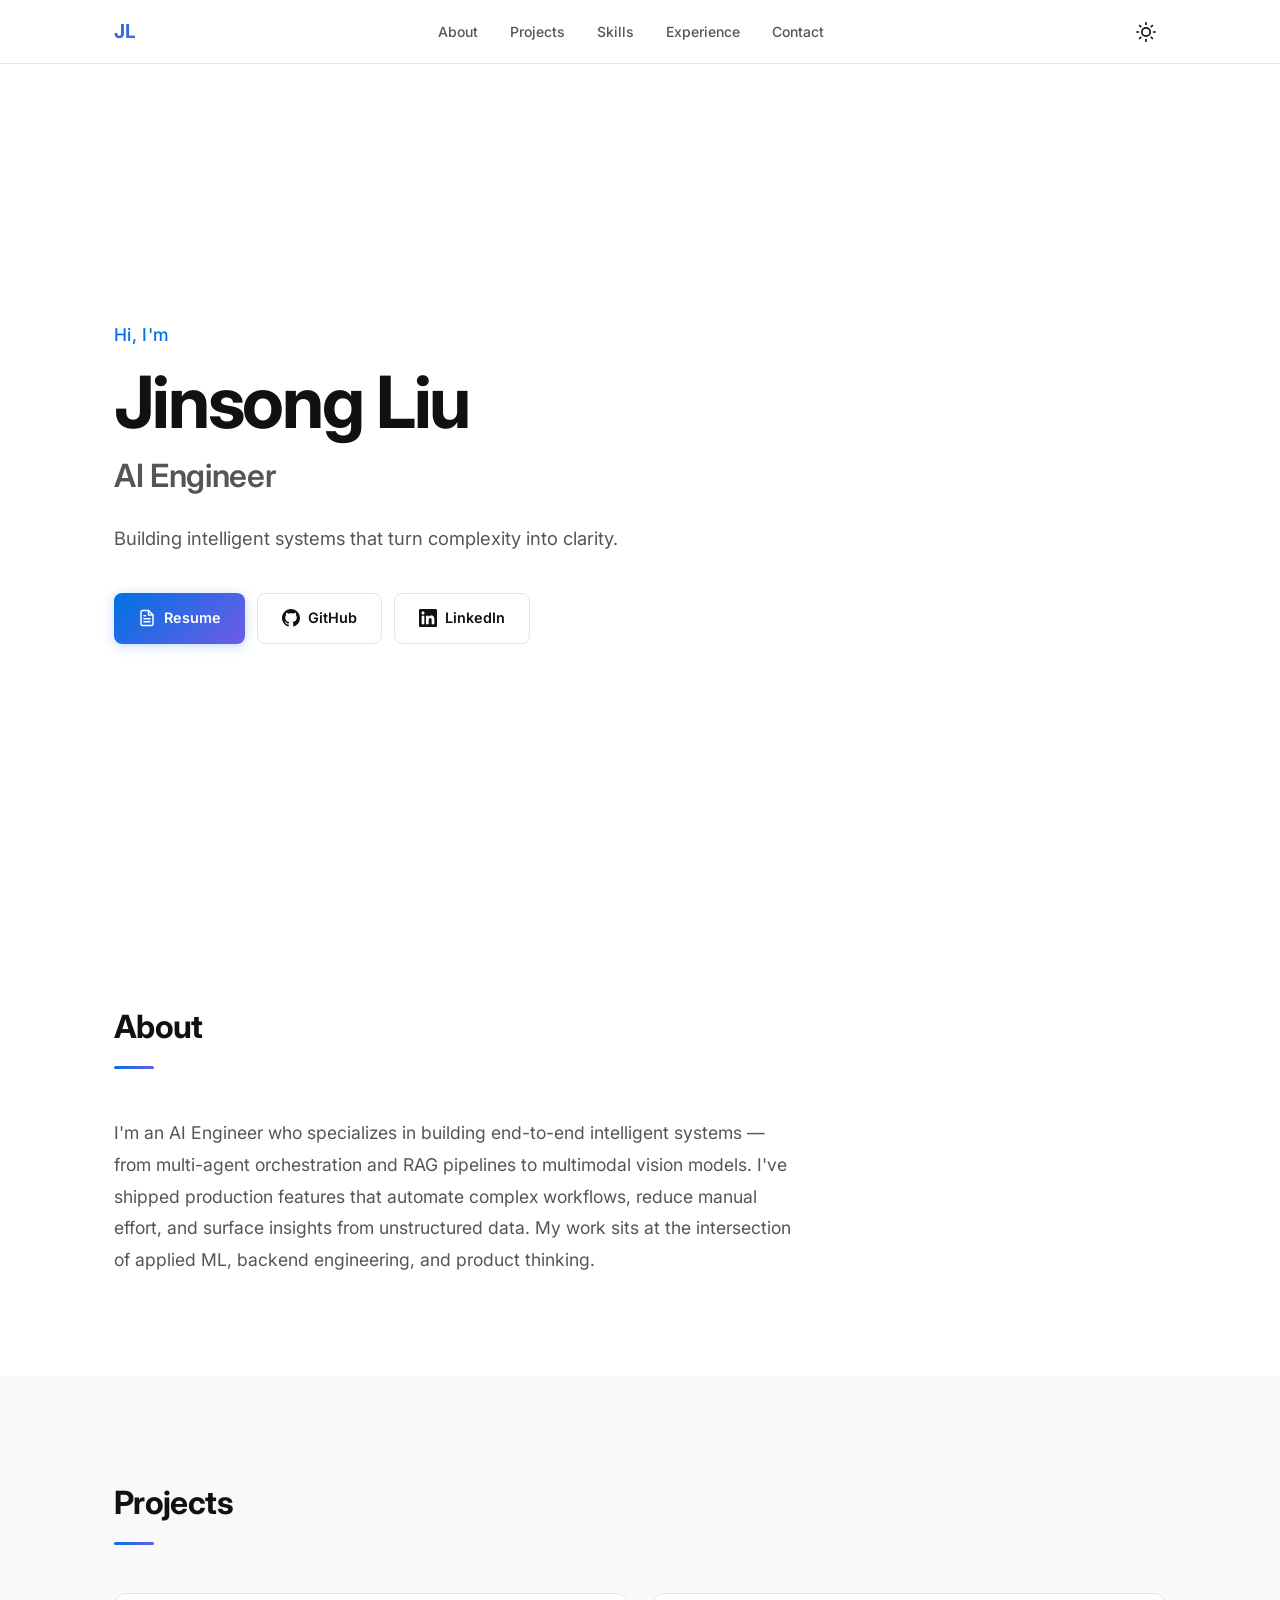
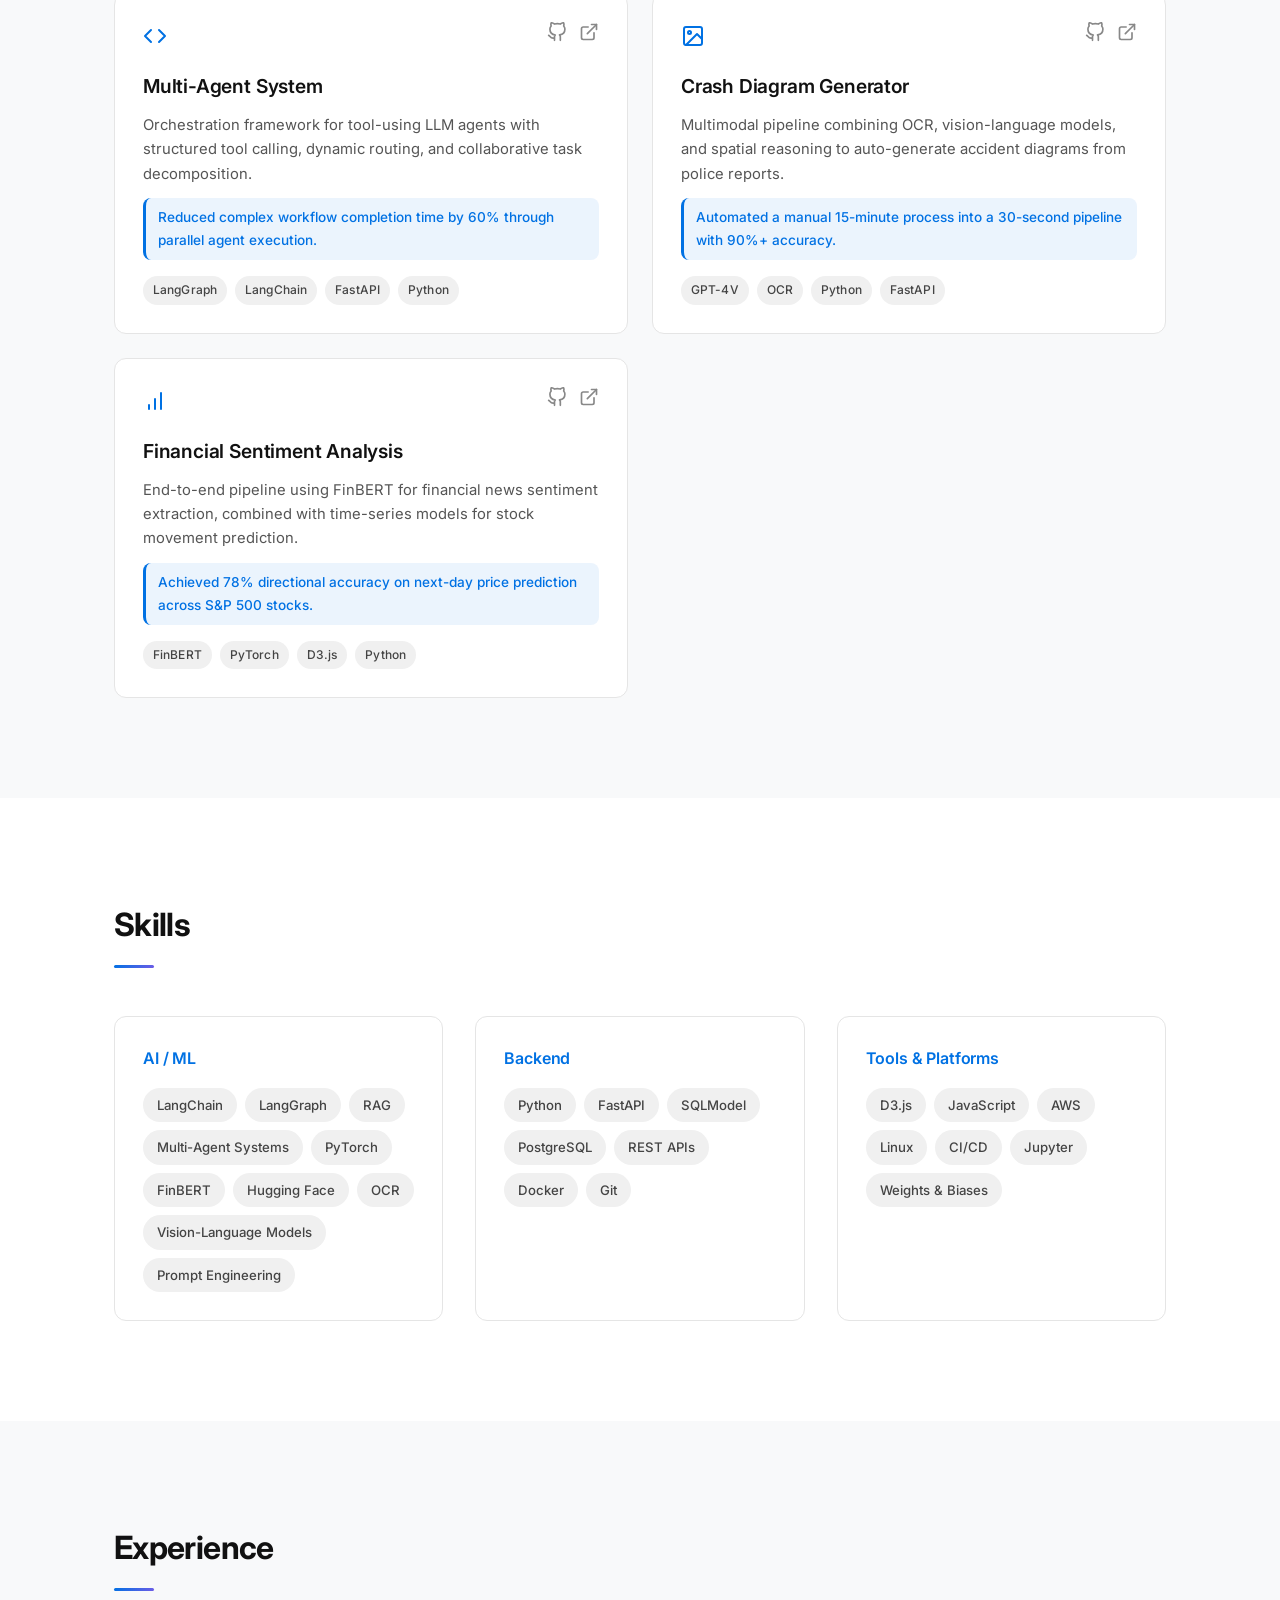
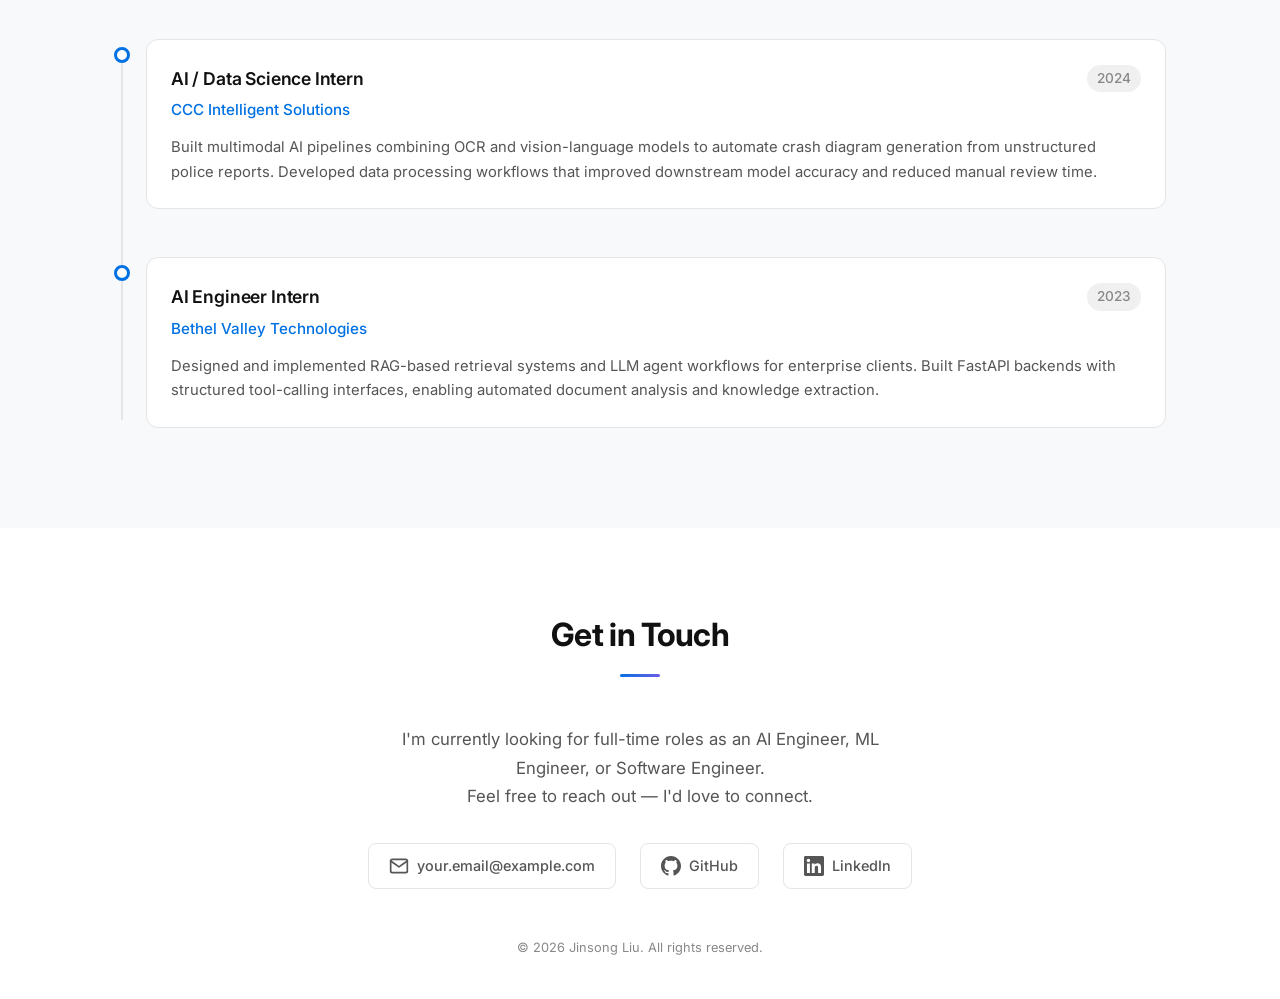
==== index.html @ 0d326fd7 "Initial commit: portfolio website" ====
<!DOCTYPE html>
<html lang="en" data-theme="light">
<head>
  <meta charset="UTF-8">
  <meta name="viewport" content="width=device-width, initial-scale=1.0">
  <meta name="description" content="Jinsong Liu — AI Engineer building intelligent systems with LLM agents, RAG pipelines, and multimodal AI.">
  <title>Jinsong Liu — AI Engineer</title>
  <link rel="preconnect" href="https://fonts.googleapis.com">
  <link rel="preconnect" href="https://fonts.gstatic.com" crossorigin>
  <link href="https://fonts.googleapis.com/css2?family=Inter:wght@400;500;600;700&display=swap" rel="stylesheet">
  <link rel="stylesheet" href="style.css">
</head>
<body>

  <!-- ===== Navigation ===== -->
  <nav class="nav" id="nav">
    <div class="nav-inner container">
      <a href="#hero" class="nav-logo">JL</a>

      <ul class="nav-links" id="navLinks">
        <li><a href="#about" class="nav-link">About</a></li>
        <li><a href="#projects" class="nav-link">Projects</a></li>
        <li><a href="#skills" class="nav-link">Skills</a></li>
        <li><a href="#experience" class="nav-link">Experience</a></li>
        <li><a href="#contact" class="nav-link">Contact</a></li>
      </ul>

      <div class="nav-actions">
        <button class="theme-toggle" id="themeToggle" aria-label="Toggle dark mode">
          <svg class="icon-sun" xmlns="http://www.w3.org/2000/svg" width="20" height="20" viewBox="0 0 24 24" fill="none" stroke="currentColor" stroke-width="2" stroke-linecap="round" stroke-linejoin="round">
            <circle cx="12" cy="12" r="5"></circle>
            <line x1="12" y1="1" x2="12" y2="3"></line>
            <line x1="12" y1="21" x2="12" y2="23"></line>
            <line x1="4.22" y1="4.22" x2="5.64" y2="5.64"></line>
            <line x1="18.36" y1="18.36" x2="19.78" y2="19.78"></line>
            <line x1="1" y1="12" x2="3" y2="12"></line>
            <line x1="21" y1="12" x2="23" y2="12"></line>
            <line x1="4.22" y1="19.78" x2="5.64" y2="18.36"></line>
            <line x1="18.36" y1="5.64" x2="19.78" y2="4.22"></line>
          </svg>
          <svg class="icon-moon" xmlns="http://www.w3.org/2000/svg" width="20" height="20" viewBox="0 0 24 24" fill="none" stroke="currentColor" stroke-width="2" stroke-linecap="round" stroke-linejoin="round">
            <path d="M21 12.79A9 9 0 1 1 11.21 3 7 7 0 0 0 21 12.79z"></path>
          </svg>
        </button>

        <button class="nav-hamburger" id="navHamburger" aria-label="Toggle menu">
          <span></span>
          <span></span>
          <span></span>
        </button>
      </div>
    </div>
  </nav>

  <!-- ===== Hero Section ===== -->
  <section class="hero" id="hero">
    <div class="container hero-content">
      <p class="hero-greeting animate-on-scroll">Hi, I'm</p>
      <h1 class="hero-name animate-on-scroll">Jinsong Liu</h1>
      <h2 class="hero-title animate-on-scroll">AI Engineer</h2>
      <p class="hero-tagline animate-on-scroll">Building intelligent systems that turn complexity into clarity.</p>
      <div class="hero-cta animate-on-scroll">
        <a href="#" class="btn btn-primary">
          <svg xmlns="http://www.w3.org/2000/svg" width="18" height="18" viewBox="0 0 24 24" fill="none" stroke="currentColor" stroke-width="2" stroke-linecap="round" stroke-linejoin="round"><path d="M14 2H6a2 2 0 0 0-2 2v16a2 2 0 0 0 2 2h12a2 2 0 0 0 2-2V8z"></path><polyline points="14 2 14 8 20 8"></polyline><line x1="16" y1="13" x2="8" y2="13"></line><line x1="16" y1="17" x2="8" y2="17"></line><polyline points="10 9 9 9 8 9"></polyline></svg>
          Resume
        </a>
        <a href="https://github.com/" class="btn btn-secondary" target="_blank" rel="noopener noreferrer">
          <svg xmlns="http://www.w3.org/2000/svg" width="18" height="18" viewBox="0 0 24 24" fill="currentColor"><path d="M12 0c-6.626 0-12 5.373-12 12 0 5.302 3.438 9.8 8.207 11.387.599.111.793-.261.793-.577v-2.234c-3.338.726-4.033-1.416-4.033-1.416-.546-1.387-1.333-1.756-1.333-1.756-1.089-.745.083-.729.083-.729 1.205.084 1.839 1.237 1.839 1.237 1.07 1.834 2.807 1.304 3.492.997.107-.775.418-1.305.762-1.604-2.665-.305-5.467-1.334-5.467-5.931 0-1.311.469-2.381 1.236-3.221-.124-.303-.535-1.524.117-3.176 0 0 1.008-.322 3.301 1.23.957-.266 1.983-.399 3.003-.404 1.02.005 2.047.138 3.006.404 2.291-1.552 3.297-1.23 3.297-1.23.653 1.653.242 2.874.118 3.176.77.84 1.235 1.911 1.235 3.221 0 4.609-2.807 5.624-5.479 5.921.43.372.823 1.102.823 2.222v3.293c0 .319.192.694.801.576 4.765-1.589 8.199-6.086 8.199-11.386 0-6.627-5.373-12-12-12z"/></svg>
          GitHub
        </a>
        <a href="https://linkedin.com/" class="btn btn-secondary" target="_blank" rel="noopener noreferrer">
          <svg xmlns="http://www.w3.org/2000/svg" width="18" height="18" viewBox="0 0 24 24" fill="currentColor"><path d="M20.447 20.452h-3.554v-5.569c0-1.328-.027-3.037-1.852-3.037-1.853 0-2.136 1.445-2.136 2.939v5.667H9.351V9h3.414v1.561h.046c.477-.9 1.637-1.85 3.37-1.85 3.601 0 4.267 2.37 4.267 5.455v6.286zM5.337 7.433c-1.144 0-2.063-.926-2.063-2.065 0-1.138.92-2.063 2.063-2.063 1.14 0 2.064.925 2.064 2.063 0 1.139-.925 2.065-2.064 2.065zm1.782 13.019H3.555V9h3.564v11.452zM22.225 0H1.771C.792 0 0 .774 0 1.729v20.542C0 23.227.792 24 1.771 24h20.451C23.2 24 24 23.227 24 22.271V1.729C24 .774 23.2 0 22.222 0h.003z"/></svg>
          LinkedIn
        </a>
      </div>
    </div>
  </section>

  <!-- ===== About Section ===== -->
  <section class="section" id="about">
    <div class="container">
      <h2 class="section-title animate-on-scroll">About</h2>
      <div class="about-content animate-on-scroll">
        <p>
          I'm an AI Engineer who specializes in building end-to-end intelligent systems — from multi-agent
          orchestration and RAG pipelines to multimodal vision models. I've shipped production features
          that automate complex workflows, reduce manual effort, and surface insights from unstructured data.
          My work sits at the intersection of applied ML, backend engineering, and product thinking.
        </p>
      </div>
    </div>
  </section>

  <!-- ===== Projects Section ===== -->
  <section class="section section-alt" id="projects">
    <div class="container">
      <h2 class="section-title animate-on-scroll">Projects</h2>
      <div class="projects-grid">

        <article class="project-card animate-on-scroll">
          <div class="project-card-header">
            <svg xmlns="http://www.w3.org/2000/svg" width="24" height="24" viewBox="0 0 24 24" fill="none" stroke="currentColor" stroke-width="2" stroke-linecap="round" stroke-linejoin="round"><polyline points="16 18 22 12 16 6"></polyline><polyline points="8 6 2 12 8 18"></polyline></svg>
            <div class="project-links">
              <a href="#" aria-label="GitHub" target="_blank" rel="noopener noreferrer">
                <svg xmlns="http://www.w3.org/2000/svg" width="20" height="20" viewBox="0 0 24 24" fill="none" stroke="currentColor" stroke-width="2" stroke-linecap="round" stroke-linejoin="round"><path d="M9 19c-5 1.5-5-2.5-7-3m14 6v-3.87a3.37 3.37 0 0 0-.94-2.61c3.14-.35 6.44-1.54 6.44-7A5.44 5.44 0 0 0 20 4.77 5.07 5.07 0 0 0 19.91 1S18.73.65 16 2.48a13.38 13.38 0 0 0-7 0C6.27.65 5.09 1 5.09 1A5.07 5.07 0 0 0 5 4.77a5.44 5.44 0 0 0-1.5 3.78c0 5.42 3.3 6.61 6.44 7A3.37 3.37 0 0 0 9 18.13V22"></path></svg>
              </a>
              <a href="#" aria-label="Demo" target="_blank" rel="noopener noreferrer">
                <svg xmlns="http://www.w3.org/2000/svg" width="20" height="20" viewBox="0 0 24 24" fill="none" stroke="currentColor" stroke-width="2" stroke-linecap="round" stroke-linejoin="round"><path d="M18 13v6a2 2 0 0 1-2 2H5a2 2 0 0 1-2-2V8a2 2 0 0 1 2-2h6"></path><polyline points="15 3 21 3 21 9"></polyline><line x1="10" y1="14" x2="21" y2="3"></line></svg>
              </a>
            </div>
          </div>
          <h3 class="project-title">Multi-Agent System</h3>
          <p class="project-desc">Orchestration framework for tool-using LLM agents with structured tool calling, dynamic routing, and collaborative task decomposition.</p>
          <p class="project-impact">Reduced complex workflow completion time by 60% through parallel agent execution.</p>
          <div class="project-tags">
            <span>LangGraph</span>
            <span>LangChain</span>
            <span>FastAPI</span>
            <span>Python</span>
          </div>
        </article>

        <article class="project-card animate-on-scroll">
          <div class="project-card-header">
            <svg xmlns="http://www.w3.org/2000/svg" width="24" height="24" viewBox="0 0 24 24" fill="none" stroke="currentColor" stroke-width="2" stroke-linecap="round" stroke-linejoin="round"><rect x="3" y="3" width="18" height="18" rx="2" ry="2"></rect><circle cx="8.5" cy="8.5" r="1.5"></circle><polyline points="21 15 16 10 5 21"></polyline></svg>
            <div class="project-links">
              <a href="#" aria-label="GitHub" target="_blank" rel="noopener noreferrer">
                <svg xmlns="http://www.w3.org/2000/svg" width="20" height="20" viewBox="0 0 24 24" fill="none" stroke="currentColor" stroke-width="2" stroke-linecap="round" stroke-linejoin="round"><path d="M9 19c-5 1.5-5-2.5-7-3m14 6v-3.87a3.37 3.37 0 0 0-.94-2.61c3.14-.35 6.44-1.54 6.44-7A5.44 5.44 0 0 0 20 4.77 5.07 5.07 0 0 0 19.91 1S18.73.65 16 2.48a13.38 13.38 0 0 0-7 0C6.27.65 5.09 1 5.09 1A5.07 5.07 0 0 0 5 4.77a5.44 5.44 0 0 0-1.5 3.78c0 5.42 3.3 6.61 6.44 7A3.37 3.37 0 0 0 9 18.13V22"></path></svg>
              </a>
              <a href="#" aria-label="Demo" target="_blank" rel="noopener noreferrer">
                <svg xmlns="http://www.w3.org/2000/svg" width="20" height="20" viewBox="0 0 24 24" fill="none" stroke="currentColor" stroke-width="2" stroke-linecap="round" stroke-linejoin="round"><path d="M18 13v6a2 2 0 0 1-2 2H5a2 2 0 0 1-2-2V8a2 2 0 0 1 2-2h6"></path><polyline points="15 3 21 3 21 9"></polyline><line x1="10" y1="14" x2="21" y2="3"></line></svg>
              </a>
            </div>
          </div>
          <h3 class="project-title">Crash Diagram Generator</h3>
          <p class="project-desc">Multimodal pipeline combining OCR, vision-language models, and spatial reasoning to auto-generate accident diagrams from police reports.</p>
          <p class="project-impact">Automated a manual 15-minute process into a 30-second pipeline with 90%+ accuracy.</p>
          <div class="project-tags">
            <span>GPT-4V</span>
            <span>OCR</span>
            <span>Python</span>
            <span>FastAPI</span>
          </div>
        </article>

        <article class="project-card animate-on-scroll">
          <div class="project-card-header">
            <svg xmlns="http://www.w3.org/2000/svg" width="24" height="24" viewBox="0 0 24 24" fill="none" stroke="currentColor" stroke-width="2" stroke-linecap="round" stroke-linejoin="round"><line x1="12" y1="20" x2="12" y2="10"></line><line x1="18" y1="20" x2="18" y2="4"></line><line x1="6" y1="20" x2="6" y2="16"></line></svg>
            <div class="project-links">
              <a href="#" aria-label="GitHub" target="_blank" rel="noopener noreferrer">
                <svg xmlns="http://www.w3.org/2000/svg" width="20" height="20" viewBox="0 0 24 24" fill="none" stroke="currentColor" stroke-width="2" stroke-linecap="round" stroke-linejoin="round"><path d="M9 19c-5 1.5-5-2.5-7-3m14 6v-3.87a3.37 3.37 0 0 0-.94-2.61c3.14-.35 6.44-1.54 6.44-7A5.44 5.44 0 0 0 20 4.77 5.07 5.07 0 0 0 19.91 1S18.73.65 16 2.48a13.38 13.38 0 0 0-7 0C6.27.65 5.09 1 5.09 1A5.07 5.07 0 0 0 5 4.77a5.44 5.44 0 0 0-1.5 3.78c0 5.42 3.3 6.61 6.44 7A3.37 3.37 0 0 0 9 18.13V22"></path></svg>
              </a>
              <a href="#" aria-label="Demo" target="_blank" rel="noopener noreferrer">
                <svg xmlns="http://www.w3.org/2000/svg" width="20" height="20" viewBox="0 0 24 24" fill="none" stroke="currentColor" stroke-width="2" stroke-linecap="round" stroke-linejoin="round"><path d="M18 13v6a2 2 0 0 1-2 2H5a2 2 0 0 1-2-2V8a2 2 0 0 1 2-2h6"></path><polyline points="15 3 21 3 21 9"></polyline><line x1="10" y1="14" x2="21" y2="3"></line></svg>
              </a>
            </div>
          </div>
          <h3 class="project-title">Financial Sentiment Analysis</h3>
          <p class="project-desc">End-to-end pipeline using FinBERT for financial news sentiment extraction, combined with time-series models for stock movement prediction.</p>
          <p class="project-impact">Achieved 78% directional accuracy on next-day price prediction across S&amp;P 500 stocks.</p>
          <div class="project-tags">
            <span>FinBERT</span>
            <span>PyTorch</span>
            <span>D3.js</span>
            <span>Python</span>
          </div>
        </article>

      </div>
    </div>
  </section>

  <!-- ===== Skills Section ===== -->
  <section class="section" id="skills">
    <div class="container">
      <h2 class="section-title animate-on-scroll">Skills</h2>
      <div class="skills-grid">

        <div class="skill-group animate-on-scroll">
          <h3 class="skill-group-title">AI / ML</h3>
          <div class="skill-tags">
            <span>LangChain</span>
            <span>LangGraph</span>
            <span>RAG</span>
            <span>Multi-Agent Systems</span>
            <span>PyTorch</span>
            <span>FinBERT</span>
            <span>Hugging Face</span>
            <span>OCR</span>
            <span>Vision-Language Models</span>
            <span>Prompt Engineering</span>
          </div>
        </div>

        <div class="skill-group animate-on-scroll">
          <h3 class="skill-group-title">Backend</h3>
          <div class="skill-tags">
            <span>Python</span>
            <span>FastAPI</span>
            <span>SQLModel</span>
            <span>PostgreSQL</span>
            <span>REST APIs</span>
            <span>Docker</span>
            <span>Git</span>
          </div>
        </div>

        <div class="skill-group animate-on-scroll">
          <h3 class="skill-group-title">Tools &amp; Platforms</h3>
          <div class="skill-tags">
            <span>D3.js</span>
            <span>JavaScript</span>
            <span>AWS</span>
            <span>Linux</span>
            <span>CI/CD</span>
            <span>Jupyter</span>
            <span>Weights &amp; Biases</span>
          </div>
        </div>

      </div>
    </div>
  </section>

  <!-- ===== Experience Section ===== -->
  <section class="section section-alt" id="experience">
    <div class="container">
      <h2 class="section-title animate-on-scroll">Experience</h2>
      <div class="timeline">

        <div class="timeline-item animate-on-scroll">
          <div class="timeline-marker"></div>
          <div class="timeline-content">
            <div class="timeline-header">
              <h3>AI / Data Science Intern</h3>
              <span class="timeline-date">2024</span>
            </div>
            <p class="timeline-company">CCC Intelligent Solutions</p>
            <p class="timeline-desc">
              Built multimodal AI pipelines combining OCR and vision-language models to automate crash
              diagram generation from unstructured police reports. Developed data processing workflows
              that improved downstream model accuracy and reduced manual review time.
            </p>
          </div>
        </div>

        <div class="timeline-item animate-on-scroll">
          <div class="timeline-marker"></div>
          <div class="timeline-content">
            <div class="timeline-header">
              <h3>AI Engineer Intern</h3>
              <span class="timeline-date">2023</span>
            </div>
            <p class="timeline-company">Bethel Valley Technologies</p>
            <p class="timeline-desc">
              Designed and implemented RAG-based retrieval systems and LLM agent workflows
              for enterprise clients. Built FastAPI backends with structured tool-calling
              interfaces, enabling automated document analysis and knowledge extraction.
            </p>
          </div>
        </div>

      </div>
    </div>
  </section>

  <!-- ===== Footer / Contact ===== -->
  <footer class="footer" id="contact">
    <div class="container">
      <h2 class="section-title animate-on-scroll">Get in Touch</h2>
      <p class="footer-text animate-on-scroll">
        I'm currently looking for full-time roles as an AI Engineer, ML Engineer, or Software Engineer.
        <br>Feel free to reach out — I'd love to connect.
      </p>
      <div class="footer-links animate-on-scroll">
        <a href="mailto:your.email@example.com" class="footer-link">
          <svg xmlns="http://www.w3.org/2000/svg" width="20" height="20" viewBox="0 0 24 24" fill="none" stroke="currentColor" stroke-width="2" stroke-linecap="round" stroke-linejoin="round"><path d="M4 4h16c1.1 0 2 .9 2 2v12c0 1.1-.9 2-2 2H4c-1.1 0-2-.9-2-2V6c0-1.1.9-2 2-2z"></path><polyline points="22,6 12,13 2,6"></polyline></svg>
          your.email@example.com
        </a>
        <a href="https://github.com/" class="footer-link" target="_blank" rel="noopener noreferrer">
          <svg xmlns="http://www.w3.org/2000/svg" width="20" height="20" viewBox="0 0 24 24" fill="currentColor"><path d="M12 0c-6.626 0-12 5.373-12 12 0 5.302 3.438 9.8 8.207 11.387.599.111.793-.261.793-.577v-2.234c-3.338.726-4.033-1.416-4.033-1.416-.546-1.387-1.333-1.756-1.333-1.756-1.089-.745.083-.729.083-.729 1.205.084 1.839 1.237 1.839 1.237 1.07 1.834 2.807 1.304 3.492.997.107-.775.418-1.305.762-1.604-2.665-.305-5.467-1.334-5.467-5.931 0-1.311.469-2.381 1.236-3.221-.124-.303-.535-1.524.117-3.176 0 0 1.008-.322 3.301 1.23.957-.266 1.983-.399 3.003-.404 1.02.005 2.047.138 3.006.404 2.291-1.552 3.297-1.23 3.297-1.23.653 1.653.242 2.874.118 3.176.77.84 1.235 1.911 1.235 3.221 0 4.609-2.807 5.624-5.479 5.921.43.372.823 1.102.823 2.222v3.293c0 .319.192.694.801.576 4.765-1.589 8.199-6.086 8.199-11.386 0-6.627-5.373-12-12-12z"/></svg>
          GitHub
        </a>
        <a href="https://linkedin.com/" class="footer-link" target="_blank" rel="noopener noreferrer">
          <svg xmlns="http://www.w3.org/2000/svg" width="20" height="20" viewBox="0 0 24 24" fill="currentColor"><path d="M20.447 20.452h-3.554v-5.569c0-1.328-.027-3.037-1.852-3.037-1.853 0-2.136 1.445-2.136 2.939v5.667H9.351V9h3.414v1.561h.046c.477-.9 1.637-1.85 3.37-1.85 3.601 0 4.267 2.37 4.267 5.455v6.286zM5.337 7.433c-1.144 0-2.063-.926-2.063-2.065 0-1.138.92-2.063 2.063-2.063 1.14 0 2.064.925 2.064 2.063 0 1.139-.925 2.065-2.064 2.065zm1.782 13.019H3.555V9h3.564v11.452zM22.225 0H1.771C.792 0 0 .774 0 1.729v20.542C0 23.227.792 24 1.771 24h20.451C23.2 24 24 23.227 24 22.271V1.729C24 .774 23.2 0 22.222 0h.003z"/></svg>
          LinkedIn
        </a>
      </div>
      <p class="footer-copy">&copy; 2026 Jinsong Liu. All rights reserved.</p>
    </div>
  </footer>

  <script src="script.js"></script>
</body>
</html>
---- style.css ----
/* ============================================================
   CSS Custom Properties — Light & Dark theme tokens
   ============================================================ */
:root {
  /* Light theme */
  --bg-primary: #ffffff;
  --bg-secondary: #f8f9fa;
  --bg-card: #ffffff;
  --text-primary: #111111;
  --text-secondary: #555555;
  --text-tertiary: #888888;
  --border: #e5e5e5;
  --border-hover: #cccccc;
  --accent: #0071e3;
  --accent-hover: #0060c0;
  --accent-gradient: linear-gradient(135deg, #0071e3, #6e5ce6);
  --tag-bg: #f0f0f0;
  --tag-text: #444444;
  --shadow-sm: 0 1px 3px rgba(0, 0, 0, 0.06);
  --shadow-md: 0 4px 16px rgba(0, 0, 0, 0.08);
  --shadow-lg: 0 8px 32px rgba(0, 0, 0, 0.1);
  --nav-bg: rgba(255, 255, 255, 0.82);
  --code-bg: #f5f5f5;
  --card-glow: rgba(0, 113, 227, 0.08);

  /* Typography */
  --font-sans: 'Inter', -apple-system, BlinkMacSystemFont, 'Segoe UI', Roboto, sans-serif;
  --font-mono: 'SF Mono', 'Fira Code', 'Fira Mono', 'Roboto Mono', monospace;

  /* Sizing */
  --max-width: 1100px;
  --nav-height: 64px;
  --radius: 12px;
  --radius-sm: 8px;
}

[data-theme="dark"] {
  --bg-primary: #0a0a0a;
  --bg-secondary: #111111;
  --bg-card: #161616;
  --text-primary: #f0f0f0;
  --text-secondary: #a0a0a0;
  --text-tertiary: #666666;
  --border: #222222;
  --border-hover: #333333;
  --accent: #4d9ff7;
  --accent-hover: #6cb3ff;
  --accent-gradient: linear-gradient(135deg, #4d9ff7, #9b8aff);
  --tag-bg: #1e1e1e;
  --tag-text: #b0b0b0;
  --shadow-sm: 0 1px 3px rgba(0, 0, 0, 0.2);
  --shadow-md: 0 4px 16px rgba(0, 0, 0, 0.3);
  --shadow-lg: 0 8px 32px rgba(0, 0, 0, 0.4);
  --nav-bg: rgba(10, 10, 10, 0.82);
  --code-bg: #1a1a1a;
  --card-glow: rgba(77, 159, 247, 0.06);
}

/* ============================================================
   Reset & Base
   ============================================================ */
*,
*::before,
*::after {
  margin: 0;
  padding: 0;
  box-sizing: border-box;
}

html {
  scroll-behavior: smooth;
  -webkit-text-size-adjust: 100%;
}

body {
  font-family: var(--font-sans);
  font-size: 16px;
  line-height: 1.7;
  color: var(--text-primary);
  background-color: var(--bg-primary);
  -webkit-font-smoothing: antialiased;
  -moz-osx-font-smoothing: grayscale;
  transition: background-color 0.3s ease, color 0.3s ease;
}

a {
  color: inherit;
  text-decoration: none;
}

img {
  max-width: 100%;
  display: block;
}

ul {
  list-style: none;
}

button {
  cursor: pointer;
  border: none;
  background: none;
  font: inherit;
  color: inherit;
}

/* ============================================================
   Container
   ============================================================ */
.container {
  width: 100%;
  max-width: var(--max-width);
  margin: 0 auto;
  padding: 0 24px;
}

/* ============================================================
   Navigation
   ============================================================ */
.nav {
  position: fixed;
  top: 0;
  left: 0;
  right: 0;
  height: var(--nav-height);
  background: var(--nav-bg);
  backdrop-filter: blur(20px);
  -webkit-backdrop-filter: blur(20px);
  border-bottom: 1px solid var(--border);
  z-index: 1000;
  transition: background-color 0.3s ease, border-color 0.3s ease;
}

.nav-inner {
  display: flex;
  align-items: center;
  justify-content: space-between;
  height: 100%;
}

.nav-logo {
  font-size: 1.2rem;
  font-weight: 700;
  letter-spacing: -0.02em;
  background: var(--accent-gradient);
  -webkit-background-clip: text;
  -webkit-text-fill-color: transparent;
  background-clip: text;
}

.nav-links {
  display: flex;
  gap: 32px;
}

.nav-link {
  font-size: 0.875rem;
  font-weight: 500;
  color: var(--text-secondary);
  transition: color 0.2s ease;
  position: relative;
}

.nav-link::after {
  content: '';
  position: absolute;
  bottom: -4px;
  left: 0;
  width: 0;
  height: 2px;
  background: var(--accent-gradient);
  border-radius: 1px;
  transition: width 0.3s ease;
}

.nav-link:hover,
.nav-link.active {
  color: var(--text-primary);
}

.nav-link:hover::after,
.nav-link.active::after {
  width: 100%;
}

.nav-actions {
  display: flex;
  align-items: center;
  gap: 8px;
}

/* Theme toggle */
.theme-toggle {
  width: 40px;
  height: 40px;
  border-radius: 50%;
  display: flex;
  align-items: center;
  justify-content: center;
  transition: background-color 0.2s ease;
}

.theme-toggle:hover {
  background-color: var(--tag-bg);
}

.icon-moon {
  display: none;
}

[data-theme="dark"] .icon-sun {
  display: none;
}

[data-theme="dark"] .icon-moon {
  display: block;
}

/* Hamburger menu */
.nav-hamburger {
  display: none;
  flex-direction: column;
  justify-content: center;
  gap: 5px;
  width: 40px;
  height: 40px;
  border-radius: 8px;
  padding: 8px;
  transition: background-color 0.2s ease;
}

.nav-hamburger:hover {
  background-color: var(--tag-bg);
}

.nav-hamburger span {
  display: block;
  width: 100%;
  height: 2px;
  background-color: var(--text-primary);
  border-radius: 1px;
  transition: transform 0.3s ease, opacity 0.3s ease;
}

.nav-hamburger.active span:nth-child(1) {
  transform: translateY(7px) rotate(45deg);
}

.nav-hamburger.active span:nth-child(2) {
  opacity: 0;
}

.nav-hamburger.active span:nth-child(3) {
  transform: translateY(-7px) rotate(-45deg);
}

/* ============================================================
   Hero
   ============================================================ */
.hero {
  min-height: 100vh;
  display: flex;
  align-items: center;
  padding-top: var(--nav-height);
}

.hero-content {
  padding: 80px 24px;
}

.hero-greeting {
  font-size: 1.1rem;
  font-weight: 500;
  color: var(--accent);
  margin-bottom: 12px;
  letter-spacing: 0.02em;
}

.hero-name {
  font-size: clamp(2.8rem, 6vw, 4.5rem);
  font-weight: 700;
  letter-spacing: -0.03em;
  line-height: 1.1;
  margin-bottom: 8px;
}

.hero-title {
  font-size: clamp(1.4rem, 3vw, 2rem);
  font-weight: 600;
  color: var(--text-secondary);
  letter-spacing: -0.01em;
  margin-bottom: 20px;
}

.hero-tagline {
  font-size: 1.15rem;
  color: var(--text-secondary);
  max-width: 520px;
  margin-bottom: 40px;
  line-height: 1.6;
}

.hero-cta {
  display: flex;
  flex-wrap: wrap;
  gap: 12px;
}

/* ============================================================
   Buttons
   ============================================================ */
.btn {
  display: inline-flex;
  align-items: center;
  gap: 8px;
  padding: 12px 24px;
  font-size: 0.9rem;
  font-weight: 600;
  border-radius: var(--radius-sm);
  transition: all 0.25s ease;
}

.btn-primary {
  background: var(--accent-gradient);
  color: #ffffff;
  box-shadow: 0 2px 12px rgba(0, 113, 227, 0.25);
}

.btn-primary:hover {
  transform: translateY(-2px);
  box-shadow: 0 4px 20px rgba(0, 113, 227, 0.35);
}

.btn-secondary {
  background: var(--bg-card);
  color: var(--text-primary);
  border: 1px solid var(--border);
}

.btn-secondary:hover {
  border-color: var(--border-hover);
  transform: translateY(-2px);
  box-shadow: var(--shadow-md);
}

/* ============================================================
   Sections
   ============================================================ */
.section {
  padding: 100px 0;
}

.section-alt {
  background-color: var(--bg-secondary);
}

.section-title {
  font-size: 2rem;
  font-weight: 700;
  letter-spacing: -0.02em;
  margin-bottom: 48px;
  position: relative;
}

.section-title::after {
  content: '';
  display: block;
  width: 40px;
  height: 3px;
  background: var(--accent-gradient);
  border-radius: 2px;
  margin-top: 12px;
}

/* ============================================================
   About
   ============================================================ */
.about-content {
  max-width: 680px;
}

.about-content p {
  font-size: 1.1rem;
  color: var(--text-secondary);
  line-height: 1.8;
}

/* ============================================================
   Projects
   ============================================================ */
.projects-grid {
  display: grid;
  grid-template-columns: repeat(auto-fill, minmax(340px, 1fr));
  gap: 24px;
}

.project-card {
  background: var(--bg-card);
  border: 1px solid var(--border);
  border-radius: var(--radius);
  padding: 28px;
  display: flex;
  flex-direction: column;
  transition: all 0.3s ease;
}

.project-card:hover {
  transform: translateY(-4px);
  box-shadow: var(--shadow-lg);
  border-color: var(--border-hover);
  background: var(--card-glow);
}

[data-theme="dark"] .project-card:hover {
  border-color: #333;
  background: var(--card-glow);
}

.project-card-header {
  display: flex;
  justify-content: space-between;
  align-items: center;
  margin-bottom: 20px;
  color: var(--accent);
}

.project-links {
  display: flex;
  gap: 12px;
}

.project-links a {
  color: var(--text-tertiary);
  transition: color 0.2s ease, transform 0.2s ease;
}

.project-links a:hover {
  color: var(--accent);
  transform: translateY(-2px);
}

.project-title {
  font-size: 1.2rem;
  font-weight: 600;
  margin-bottom: 10px;
  letter-spacing: -0.01em;
}

.project-desc {
  font-size: 0.925rem;
  color: var(--text-secondary);
  line-height: 1.65;
  margin-bottom: 12px;
  flex-grow: 1;
}

.project-impact {
  font-size: 0.85rem;
  color: var(--accent);
  font-weight: 500;
  margin-bottom: 16px;
  padding: 8px 12px;
  background: var(--card-glow);
  border-radius: var(--radius-sm);
  border-left: 3px solid var(--accent);
}

.project-tags {
  display: flex;
  flex-wrap: wrap;
  gap: 8px;
}

.project-tags span {
  font-size: 0.75rem;
  font-weight: 500;
  padding: 4px 10px;
  background: var(--tag-bg);
  color: var(--tag-text);
  border-radius: 20px;
  letter-spacing: 0.01em;
}

/* ============================================================
   Skills
   ============================================================ */
.skills-grid {
  display: grid;
  grid-template-columns: repeat(3, 1fr);
  gap: 32px;
}

.skill-group {
  background: var(--bg-card);
  border: 1px solid var(--border);
  border-radius: var(--radius);
  padding: 28px;
  transition: border-color 0.3s ease;
}

.skill-group:hover {
  border-color: var(--border-hover);
}

.skill-group-title {
  font-size: 1rem;
  font-weight: 600;
  margin-bottom: 16px;
  color: var(--accent);
  letter-spacing: -0.01em;
}

.skill-tags {
  display: flex;
  flex-wrap: wrap;
  gap: 8px;
}

.skill-tags span {
  font-size: 0.825rem;
  font-weight: 500;
  padding: 6px 14px;
  background: var(--tag-bg);
  color: var(--tag-text);
  border-radius: 20px;
  transition: all 0.2s ease;
}

.skill-tags span:hover {
  background: var(--accent);
  color: #ffffff;
  transform: translateY(-1px);
}

/* ============================================================
   Experience (Timeline)
   ============================================================ */
.timeline {
  position: relative;
  padding-left: 32px;
}

.timeline::before {
  content: '';
  position: absolute;
  left: 7px;
  top: 8px;
  bottom: 8px;
  width: 2px;
  background: var(--border);
  border-radius: 1px;
}

.timeline-item {
  position: relative;
  padding-bottom: 48px;
}

.timeline-item:last-child {
  padding-bottom: 0;
}

.timeline-marker {
  position: absolute;
  left: -32px;
  top: 8px;
  width: 16px;
  height: 16px;
  border-radius: 50%;
  background: var(--bg-primary);
  border: 3px solid var(--accent);
  z-index: 1;
  transition: background-color 0.3s ease;
}

.timeline-item:hover .timeline-marker {
  background: var(--accent);
}

.timeline-content {
  background: var(--bg-card);
  border: 1px solid var(--border);
  border-radius: var(--radius);
  padding: 24px;
  transition: all 0.3s ease;
}

.timeline-content:hover {
  border-color: var(--border-hover);
  box-shadow: var(--shadow-md);
}

.timeline-header {
  display: flex;
  justify-content: space-between;
  align-items: center;
  margin-bottom: 4px;
  flex-wrap: wrap;
  gap: 8px;
}

.timeline-header h3 {
  font-size: 1.1rem;
  font-weight: 600;
  letter-spacing: -0.01em;
}

.timeline-date {
  font-size: 0.85rem;
  font-weight: 500;
  color: var(--text-tertiary);
  background: var(--tag-bg);
  padding: 2px 10px;
  border-radius: 20px;
}

.timeline-company {
  font-size: 0.95rem;
  font-weight: 500;
  color: var(--accent);
  margin-bottom: 12px;
}

.timeline-desc {
  font-size: 0.925rem;
  color: var(--text-secondary);
  line-height: 1.65;
}

/* ============================================================
   Footer
   ============================================================ */
.footer {
  padding: 80px 0 40px;
  text-align: center;
  background-color: var(--bg-primary);
}

.footer .section-title {
  display: inline-block;
}

.footer .section-title::after {
  margin-left: auto;
  margin-right: auto;
}

.footer-text {
  font-size: 1.05rem;
  color: var(--text-secondary);
  max-width: 500px;
  margin: 0 auto 32px;
  line-height: 1.7;
}

.footer-links {
  display: flex;
  justify-content: center;
  flex-wrap: wrap;
  gap: 24px;
  margin-bottom: 48px;
}

.footer-link {
  display: inline-flex;
  align-items: center;
  gap: 8px;
  font-size: 0.9rem;
  font-weight: 500;
  color: var(--text-secondary);
  padding: 10px 20px;
  border: 1px solid var(--border);
  border-radius: var(--radius-sm);
  transition: all 0.25s ease;
}

.footer-link:hover {
  color: var(--accent);
  border-color: var(--accent);
  transform: translateY(-2px);
  box-shadow: var(--shadow-sm);
}

.footer-copy {
  font-size: 0.8rem;
  color: var(--text-tertiary);
}

/* ============================================================
   Scroll Animations
   ============================================================ */
.animate-on-scroll {
  opacity: 0;
  transform: translateY(24px);
  transition: opacity 0.6s ease, transform 0.6s ease;
}

.animate-on-scroll.visible {
  opacity: 1;
  transform: translateY(0);
}

/* Stagger children inside grids */
.projects-grid .animate-on-scroll:nth-child(2) {
  transition-delay: 0.1s;
}

.projects-grid .animate-on-scroll:nth-child(3) {
  transition-delay: 0.2s;
}

.skills-grid .animate-on-scroll:nth-child(2) {
  transition-delay: 0.1s;
}

.skills-grid .animate-on-scroll:nth-child(3) {
  transition-delay: 0.2s;
}

/* ============================================================
   Responsive — Tablet & Mobile
   ============================================================ */
@media (max-width: 900px) {
  .skills-grid {
    grid-template-columns: 1fr;
  }
}

@media (max-width: 768px) {
  .nav-links {
    position: fixed;
    top: var(--nav-height);
    left: 0;
    right: 0;
    background: var(--nav-bg);
    backdrop-filter: blur(20px);
    -webkit-backdrop-filter: blur(20px);
    border-bottom: 1px solid var(--border);
    flex-direction: column;
    align-items: center;
    gap: 0;
    padding: 16px 0;
    transform: translateY(-120%);
    opacity: 0;
    transition: transform 0.35s ease, opacity 0.35s ease;
    pointer-events: none;
  }

  .nav-links.open {
    transform: translateY(0);
    opacity: 1;
    pointer-events: all;
  }

  .nav-links li {
    width: 100%;
    text-align: center;
  }

  .nav-link {
    display: block;
    padding: 12px 24px;
    font-size: 1rem;
  }

  .nav-link::after {
    display: none;
  }

  .nav-hamburger {
    display: flex;
  }

  .hero-content {
    padding: 60px 24px;
  }

  .hero-name {
    font-size: clamp(2.2rem, 8vw, 3.2rem);
  }

  .section {
    padding: 72px 0;
  }

  .section-title {
    font-size: 1.6rem;
    margin-bottom: 36px;
  }

  .projects-grid {
    grid-template-columns: 1fr;
  }

  .timeline {
    padding-left: 28px;
  }

  .timeline-marker {
    left: -28px;
    width: 14px;
    height: 14px;
  }

  .timeline-header {
    flex-direction: column;
    align-items: flex-start;
  }

  .footer-links {
    flex-direction: column;
    align-items: center;
  }
}

@media (max-width: 480px) {
  .container {
    padding: 0 16px;
  }

  .hero-cta {
    flex-direction: column;
  }

  .hero-cta .btn {
    justify-content: center;
  }

  .project-card {
    padding: 22px;
  }
}

/* ============================================================
   Accessibility — reduce motion for users who prefer it
   ============================================================ */
@media (prefers-reduced-motion: reduce) {
  html {
    scroll-behavior: auto;
  }

  .animate-on-scroll {
    opacity: 1;
    transform: none;
    transition: none;
  }

  *,
  *::before,
  *::after {
    transition-duration: 0.01ms !important;
    animation-duration: 0.01ms !important;
  }
}
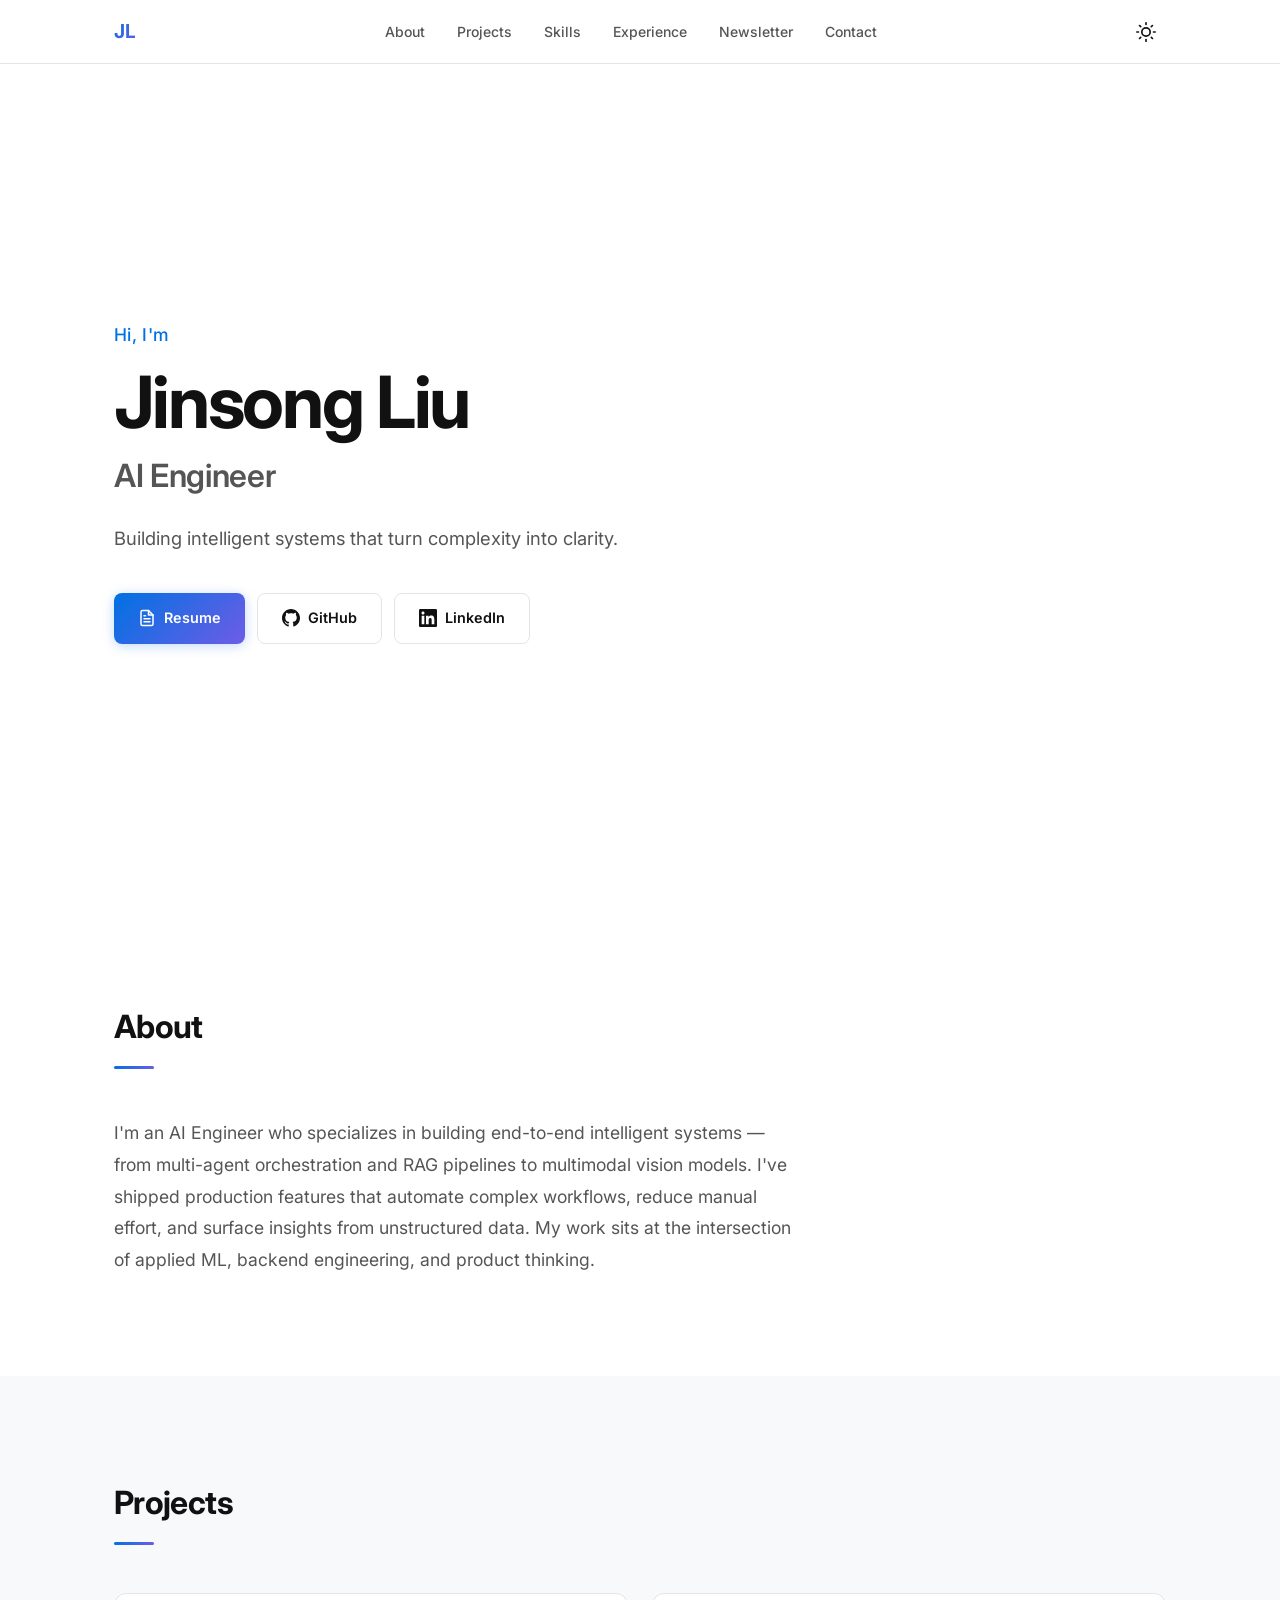
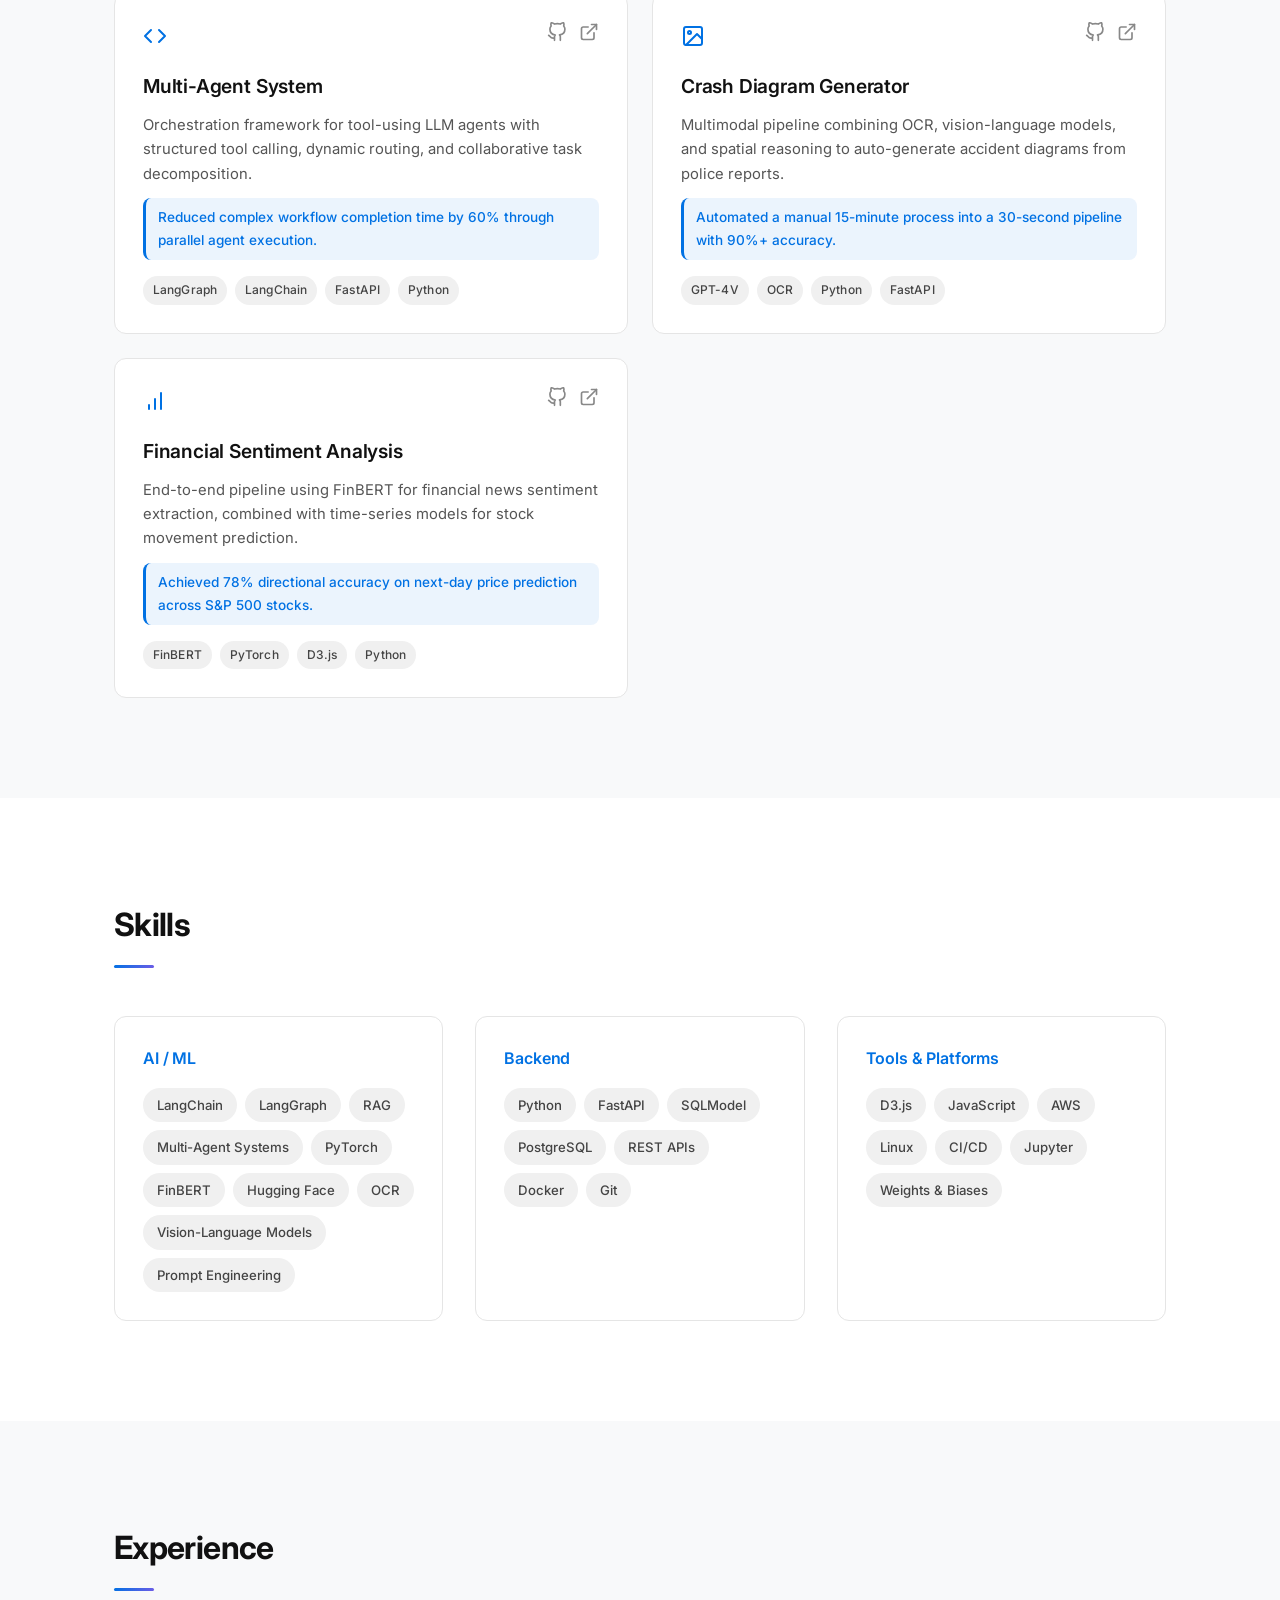
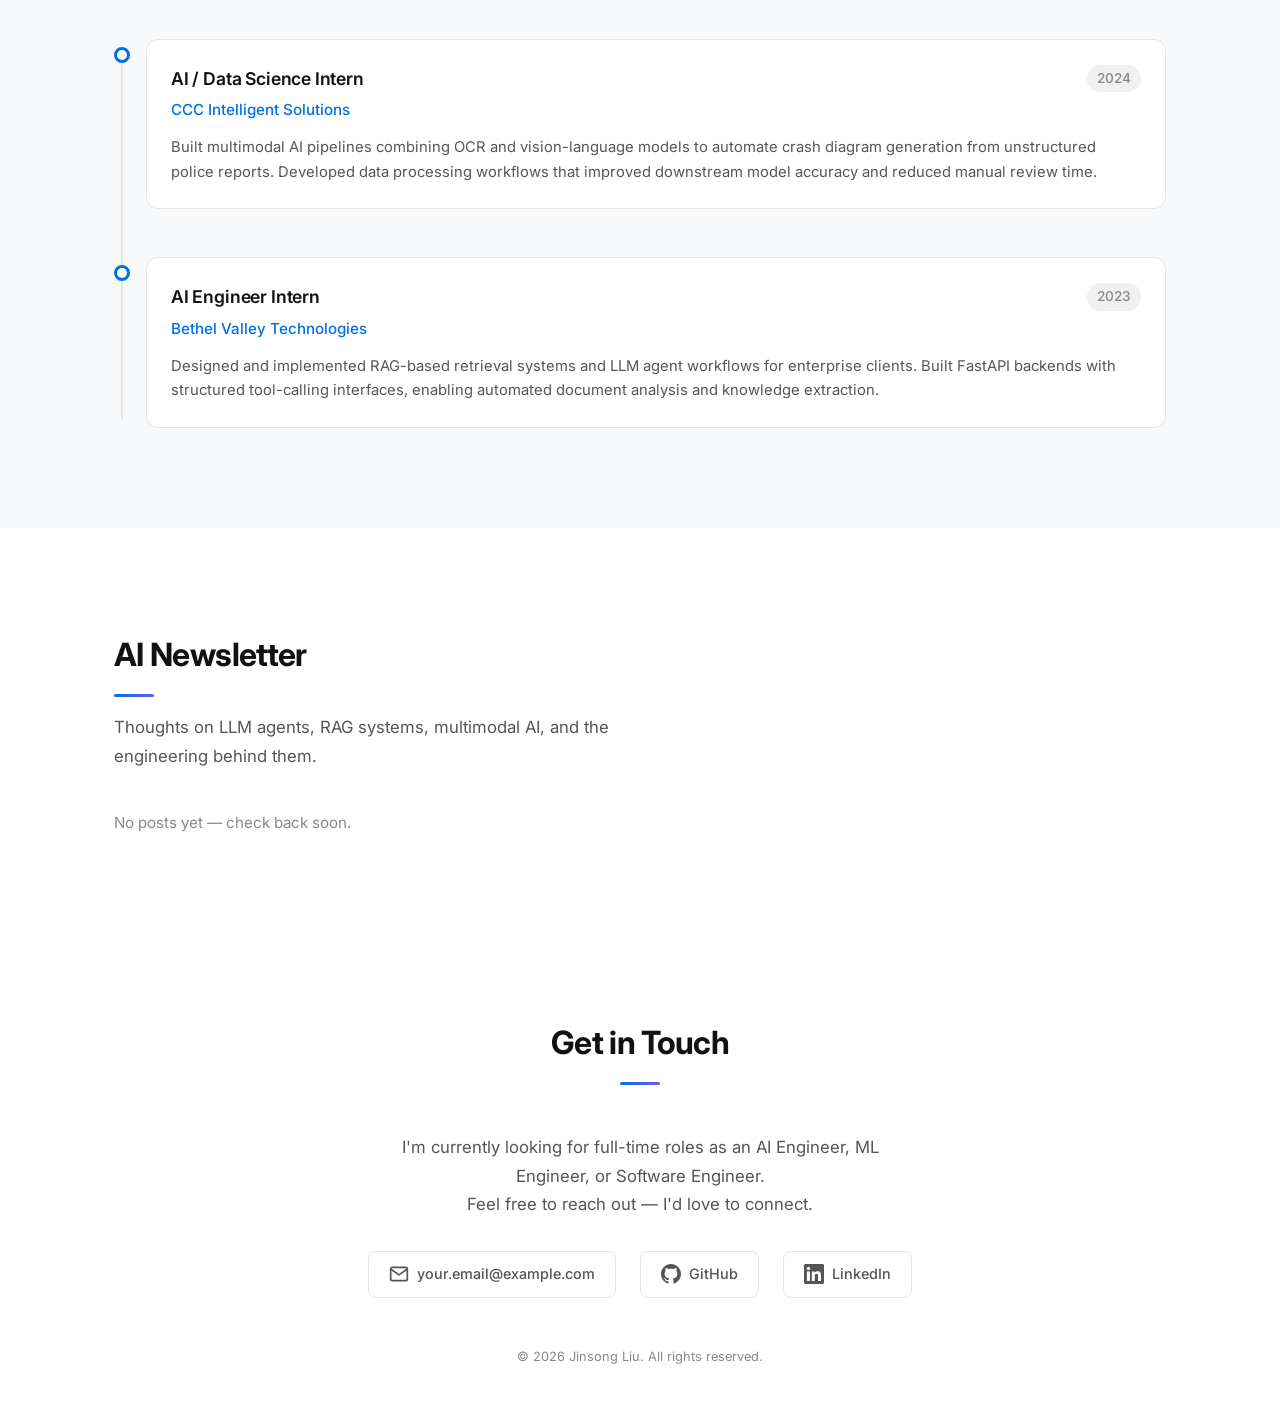
==== commit 129acb60: "Add AI Newsletter with GitHub Actions auto-build" ====
--- a/index.html
+++ b/index.html
@@ -22,6 +22,7 @@
         <li><a href="#projects" class="nav-link">Projects</a></li>
         <li><a href="#skills" class="nav-link">Skills</a></li>
         <li><a href="#experience" class="nav-link">Experience</a></li>
+        <li><a href="#newsletter" class="nav-link">Newsletter</a></li>
         <li><a href="#contact" class="nav-link">Contact</a></li>
       </ul>
 
@@ -264,6 +265,17 @@
     </div>
   </section>
 
+  <!-- ===== Newsletter Section ===== -->
+  <section class="section" id="newsletter">
+    <div class="container">
+      <h2 class="section-title animate-on-scroll">AI Newsletter</h2>
+      <p class="newsletter-subtitle animate-on-scroll">Thoughts on LLM agents, RAG systems, multimodal AI, and the engineering behind them.</p>
+      <div class="newsletter-grid" id="newsletterGrid">
+        <p class="newsletter-empty">No posts yet — check back soon.</p>
+      </div>
+    </div>
+  </section>
+
   <!-- ===== Footer / Contact ===== -->
   <footer class="footer" id="contact">
     <div class="container">
--- a/style.css
+++ b/style.css
@@ -688,6 +688,86 @@
 }
 
 /* ============================================================
+   Newsletter
+   ============================================================ */
+.newsletter-subtitle {
+  font-size: 1.05rem;
+  color: var(--text-secondary);
+  margin-top: -32px;
+  margin-bottom: 40px;
+  max-width: 560px;
+}
+
+.newsletter-grid {
+  display: grid;
+  grid-template-columns: repeat(auto-fill, minmax(340px, 1fr));
+  gap: 24px;
+}
+
+.newsletter-empty {
+  color: var(--text-tertiary);
+  font-size: 0.95rem;
+  grid-column: 1 / -1;
+}
+
+.newsletter-card {
+  background: var(--bg-card);
+  border: 1px solid var(--border);
+  border-radius: var(--radius);
+  padding: 24px 28px;
+  display: flex;
+  flex-direction: column;
+  transition: all 0.3s ease;
+  text-decoration: none;
+  color: inherit;
+}
+
+.newsletter-card:hover {
+  transform: translateY(-4px);
+  box-shadow: var(--shadow-lg);
+  border-color: var(--border-hover);
+}
+
+.newsletter-card-date {
+  font-size: 0.8rem;
+  font-weight: 500;
+  color: var(--text-tertiary);
+  margin-bottom: 10px;
+  letter-spacing: 0.01em;
+}
+
+.newsletter-card-title {
+  font-size: 1.15rem;
+  font-weight: 600;
+  letter-spacing: -0.01em;
+  margin-bottom: 10px;
+  line-height: 1.35;
+}
+
+.newsletter-card-summary {
+  font-size: 0.9rem;
+  color: var(--text-secondary);
+  line-height: 1.6;
+  margin-bottom: 16px;
+  flex-grow: 1;
+}
+
+.newsletter-card-tags {
+  display: flex;
+  flex-wrap: wrap;
+  gap: 6px;
+}
+
+.newsletter-card-tags span {
+  font-size: 0.72rem;
+  font-weight: 500;
+  padding: 3px 9px;
+  background: var(--tag-bg);
+  color: var(--tag-text);
+  border-radius: 20px;
+}
+
+/* ============================================================
    Scroll Animations
    ============================================================ */
 .animate-on-scroll {
@@ -789,7 +869,8 @@
     margin-bottom: 36px;
   }
 
-  .projects-grid {
+  .projects-grid,
+  .newsletter-grid {
     grid-template-columns: 1fr;
   }
 
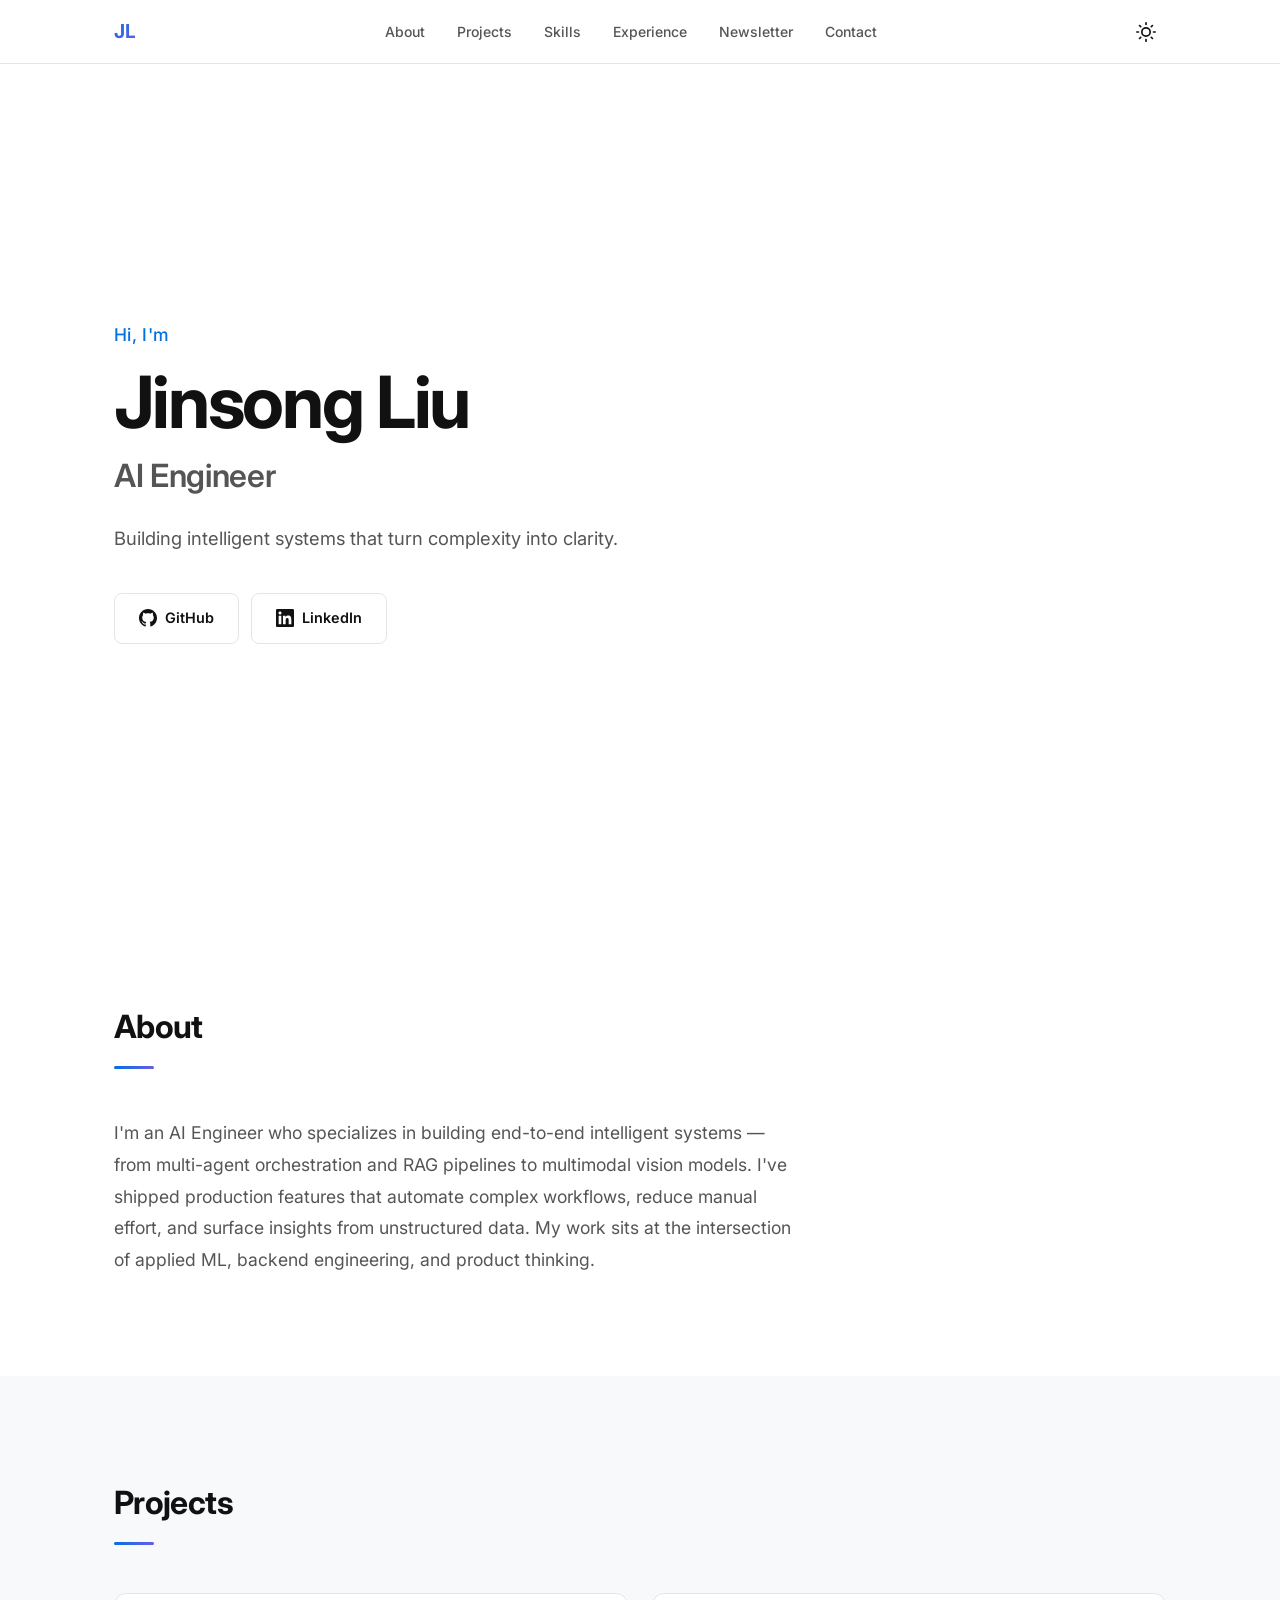
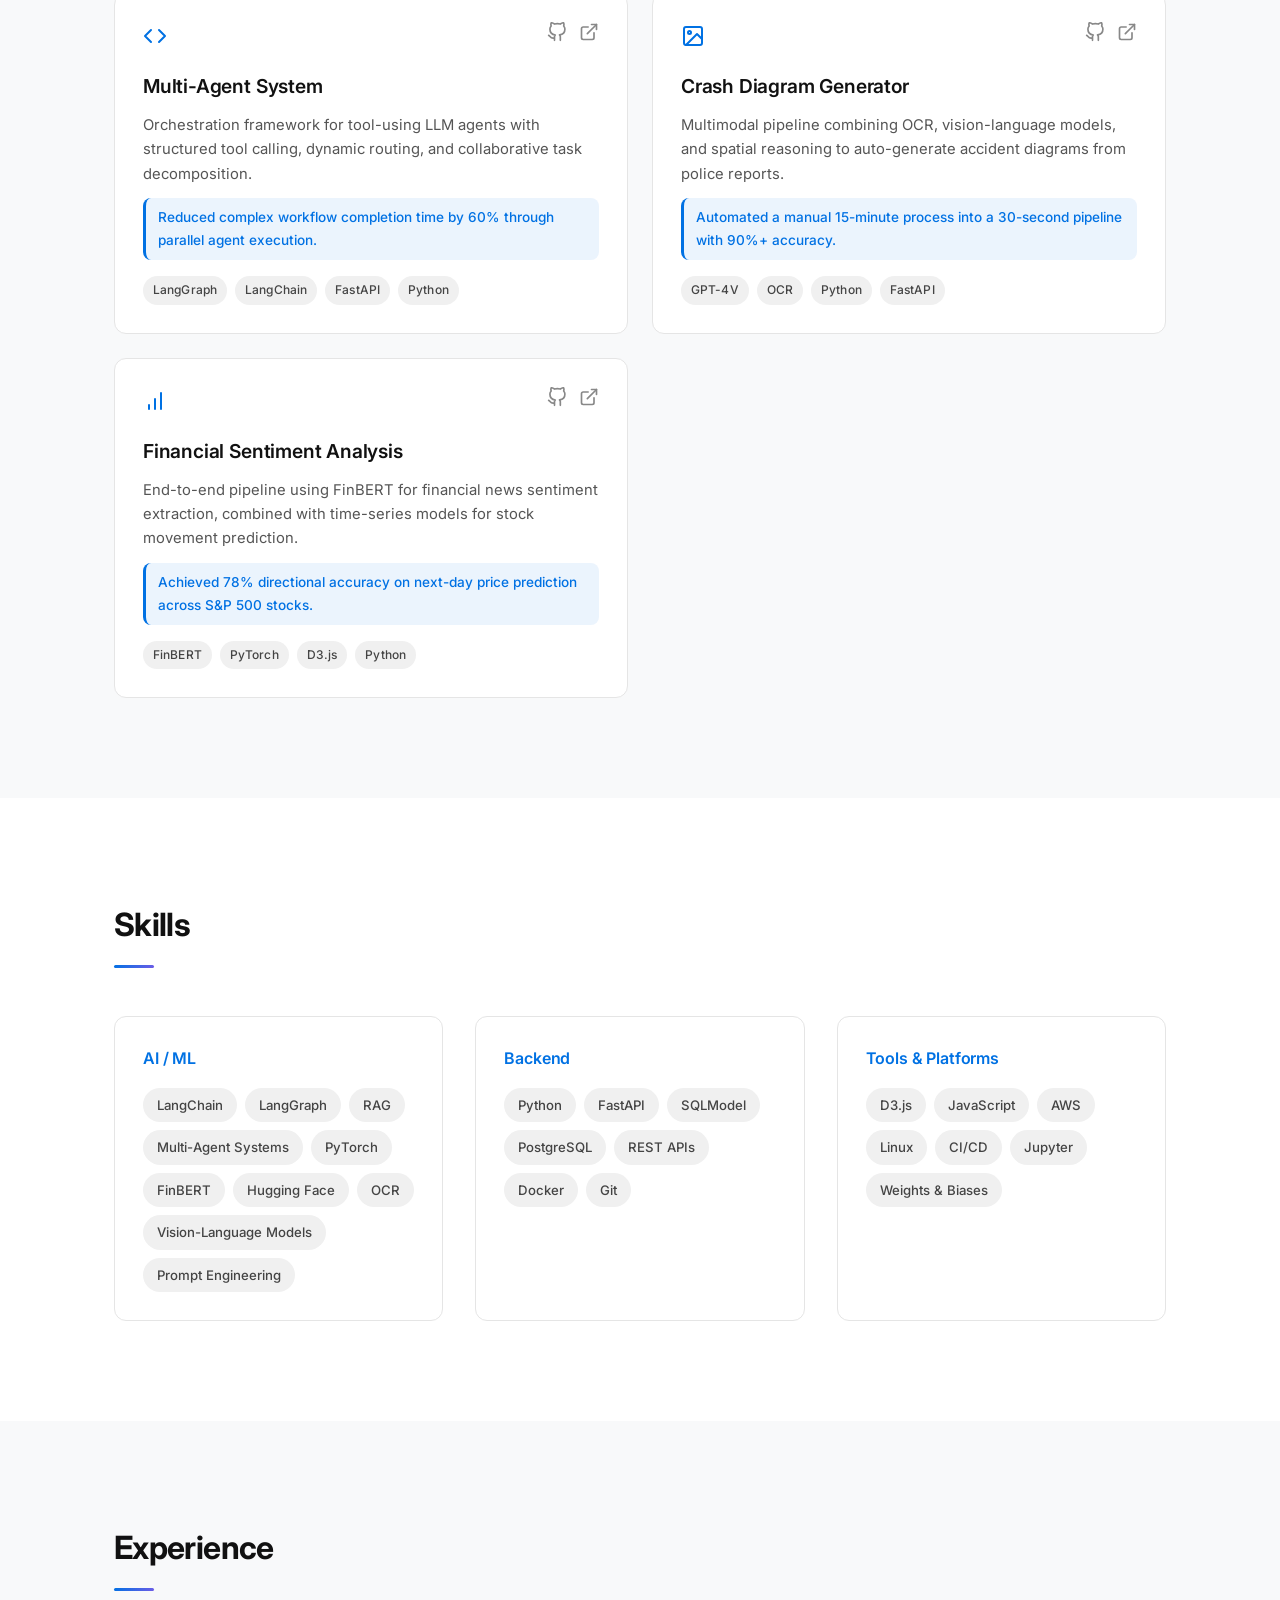
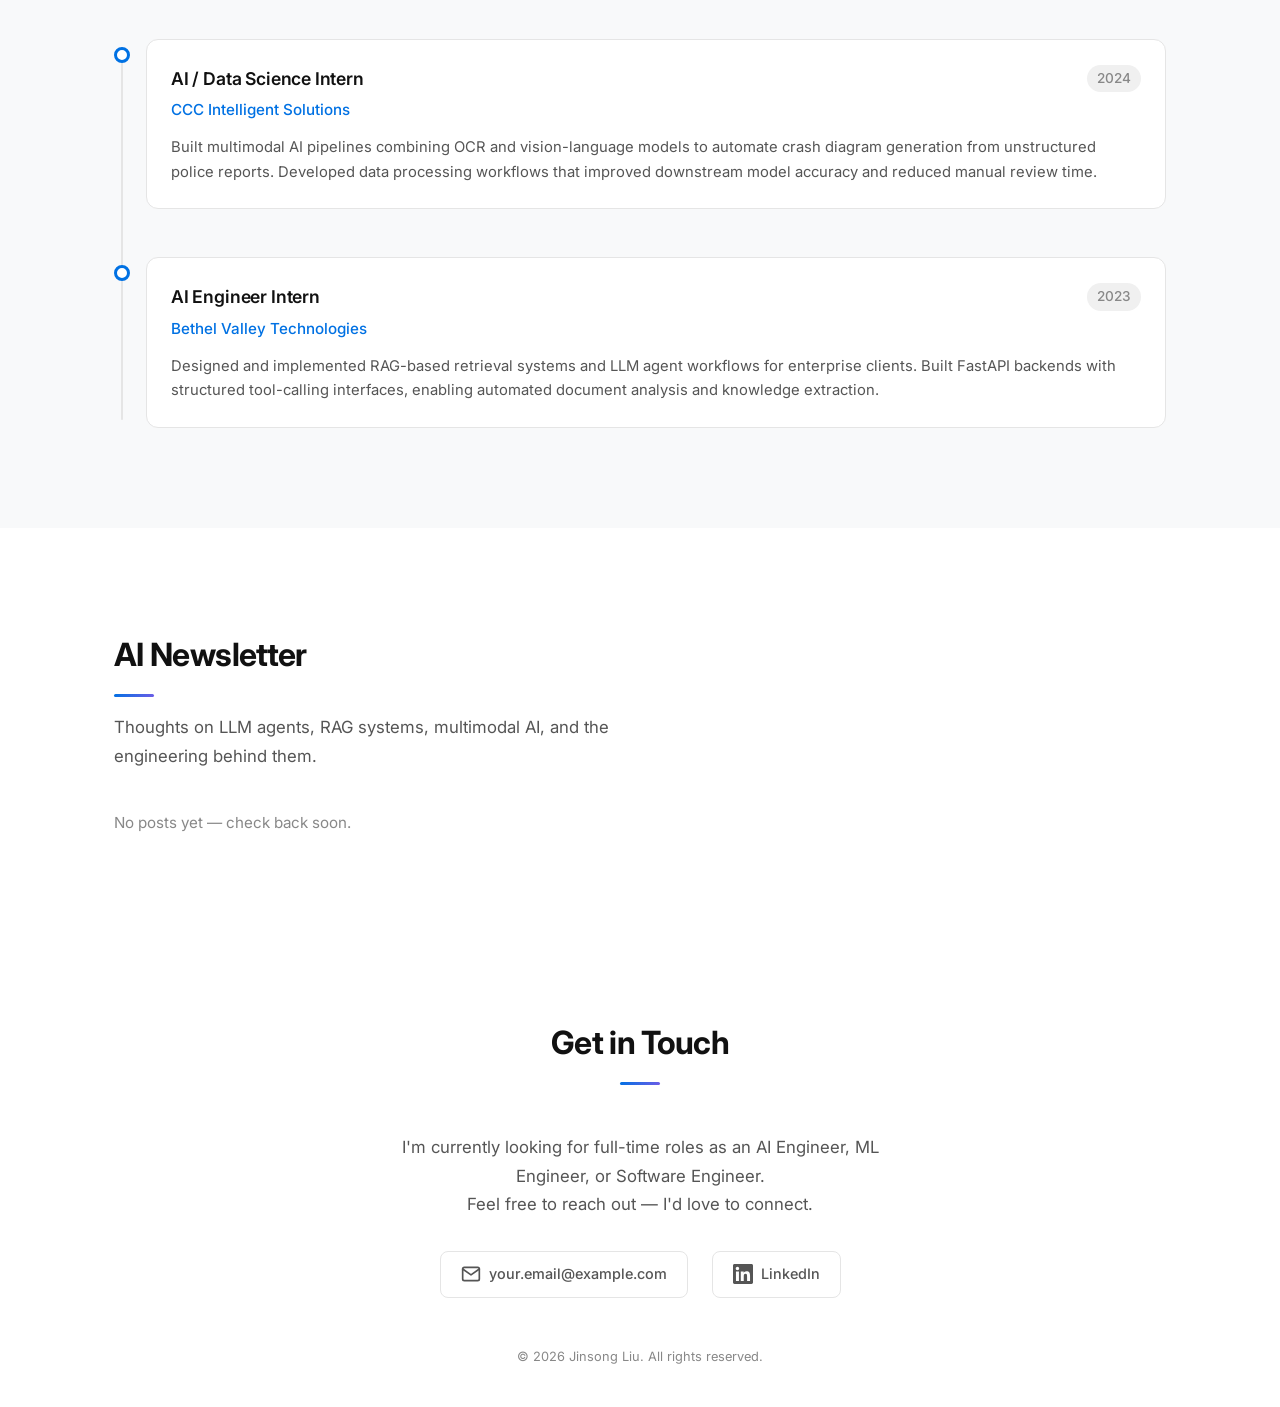
==== commit 332d108b: "feat: update the index.html, update links" ====
--- a/index.html
+++ b/index.html
@@ -3,8 +3,8 @@
 <head>
   <meta charset="UTF-8">
   <meta name="viewport" content="width=device-width, initial-scale=1.0">
-  <meta name="description" content="Jinsong Liu — AI Engineer building intelligent systems with LLM agents, RAG pipelines, and multimodal AI.">
-  <title>Jinsong Liu — AI Engineer</title>
+  <meta name="description" content="Ethan Liu — AI Engineer building intelligent systems with LLM agents, RAG pipelines, and multimodal AI.">
+  <title>Ethan Liu — AI Engineer</title>
   <link rel="preconnect" href="https://fonts.googleapis.com">
   <link rel="preconnect" href="https://fonts.gstatic.com" crossorigin>
   <link href="https://fonts.googleapis.com/css2?family=Inter:wght@400;500;600;700&display=swap" rel="stylesheet">
@@ -61,15 +61,11 @@
       <h2 class="hero-title animate-on-scroll">AI Engineer</h2>
       <p class="hero-tagline animate-on-scroll">Building intelligent systems that turn complexity into clarity.</p>
       <div class="hero-cta animate-on-scroll">
-        <a href="#" class="btn btn-primary">
-          <svg xmlns="http://www.w3.org/2000/svg" width="18" height="18" viewBox="0 0 24 24" fill="none" stroke="currentColor" stroke-width="2" stroke-linecap="round" stroke-linejoin="round"><path d="M14 2H6a2 2 0 0 0-2 2v16a2 2 0 0 0 2 2h12a2 2 0 0 0 2-2V8z"></path><polyline points="14 2 14 8 20 8"></polyline><line x1="16" y1="13" x2="8" y2="13"></line><line x1="16" y1="17" x2="8" y2="17"></line><polyline points="10 9 9 9 8 9"></polyline></svg>
-          Resume
-        </a>
-        <a href="https://github.com/" class="btn btn-secondary" target="_blank" rel="noopener noreferrer">
+        <a href="https://github.com/xiaosongqishi" class="btn btn-secondary" target="_blank" rel="noopener noreferrer">
           <svg xmlns="http://www.w3.org/2000/svg" width="18" height="18" viewBox="0 0 24 24" fill="currentColor"><path d="M12 0c-6.626 0-12 5.373-12 12 0 5.302 3.438 9.8 8.207 11.387.599.111.793-.261.793-.577v-2.234c-3.338.726-4.033-1.416-4.033-1.416-.546-1.387-1.333-1.756-1.333-1.756-1.089-.745.083-.729.083-.729 1.205.084 1.839 1.237 1.839 1.237 1.07 1.834 2.807 1.304 3.492.997.107-.775.418-1.305.762-1.604-2.665-.305-5.467-1.334-5.467-5.931 0-1.311.469-2.381 1.236-3.221-.124-.303-.535-1.524.117-3.176 0 0 1.008-.322 3.301 1.23.957-.266 1.983-.399 3.003-.404 1.02.005 2.047.138 3.006.404 2.291-1.552 3.297-1.23 3.297-1.23.653 1.653.242 2.874.118 3.176.77.84 1.235 1.911 1.235 3.221 0 4.609-2.807 5.624-5.479 5.921.43.372.823 1.102.823 2.222v3.293c0 .319.192.694.801.576 4.765-1.589 8.199-6.086 8.199-11.386 0-6.627-5.373-12-12-12z"/></svg>
           GitHub
         </a>
-        <a href="https://linkedin.com/" class="btn btn-secondary" target="_blank" rel="noopener noreferrer">
+        <a href="https://www.linkedin.com/in/jin-song-liu/" class="btn btn-secondary" target="_blank" rel="noopener noreferrer">
           <svg xmlns="http://www.w3.org/2000/svg" width="18" height="18" viewBox="0 0 24 24" fill="currentColor"><path d="M20.447 20.452h-3.554v-5.569c0-1.328-.027-3.037-1.852-3.037-1.853 0-2.136 1.445-2.136 2.939v5.667H9.351V9h3.414v1.561h.046c.477-.9 1.637-1.85 3.37-1.85 3.601 0 4.267 2.37 4.267 5.455v6.286zM5.337 7.433c-1.144 0-2.063-.926-2.063-2.065 0-1.138.92-2.063 2.063-2.063 1.14 0 2.064.925 2.064 2.063 0 1.139-.925 2.065-2.064 2.065zm1.782 13.019H3.555V9h3.564v11.452zM22.225 0H1.771C.792 0 0 .774 0 1.729v20.542C0 23.227.792 24 1.771 24h20.451C23.2 24 24 23.227 24 22.271V1.729C24 .774 23.2 0 22.222 0h.003z"/></svg>
           LinkedIn
         </a>
@@ -285,15 +281,11 @@
         <br>Feel free to reach out — I'd love to connect.
       </p>
       <div class="footer-links animate-on-scroll">
-        <a href="mailto:your.email@example.com" class="footer-link">
+        <a href="mailto:jl6850@columbia.edu" class="footer-link">
           <svg xmlns="http://www.w3.org/2000/svg" width="20" height="20" viewBox="0 0 24 24" fill="none" stroke="currentColor" stroke-width="2" stroke-linecap="round" stroke-linejoin="round"><path d="M4 4h16c1.1 0 2 .9 2 2v12c0 1.1-.9 2-2 2H4c-1.1 0-2-.9-2-2V6c0-1.1.9-2 2-2z"></path><polyline points="22,6 12,13 2,6"></polyline></svg>
           your.email@example.com
         </a>
-        <a href="https://github.com/" class="footer-link" target="_blank" rel="noopener noreferrer">
-          <svg xmlns="http://www.w3.org/2000/svg" width="20" height="20" viewBox="0 0 24 24" fill="currentColor"><path d="M12 0c-6.626 0-12 5.373-12 12 0 5.302 3.438 9.8 8.207 11.387.599.111.793-.261.793-.577v-2.234c-3.338.726-4.033-1.416-4.033-1.416-.546-1.387-1.333-1.756-1.333-1.756-1.089-.745.083-.729.083-.729 1.205.084 1.839 1.237 1.839 1.237 1.07 1.834 2.807 1.304 3.492.997.107-.775.418-1.305.762-1.604-2.665-.305-5.467-1.334-5.467-5.931 0-1.311.469-2.381 1.236-3.221-.124-.303-.535-1.524.117-3.176 0 0 1.008-.322 3.301 1.23.957-.266 1.983-.399 3.003-.404 1.02.005 2.047.138 3.006.404 2.291-1.552 3.297-1.23 3.297-1.23.653 1.653.242 2.874.118 3.176.77.84 1.235 1.911 1.235 3.221 0 4.609-2.807 5.624-5.479 5.921.43.372.823 1.102.823 2.222v3.293c0 .319.192.694.801.576 4.765-1.589 8.199-6.086 8.199-11.386 0-6.627-5.373-12-12-12z"/></svg>
-          GitHub
-        </a>
-        <a href="https://linkedin.com/" class="footer-link" target="_blank" rel="noopener noreferrer">
+        <a href="https://www.linkedin.com/in/jin-song-liu/" class="footer-link" target="_blank" rel="noopener noreferrer">
           <svg xmlns="http://www.w3.org/2000/svg" width="20" height="20" viewBox="0 0 24 24" fill="currentColor"><path d="M20.447 20.452h-3.554v-5.569c0-1.328-.027-3.037-1.852-3.037-1.853 0-2.136 1.445-2.136 2.939v5.667H9.351V9h3.414v1.561h.046c.477-.9 1.637-1.85 3.37-1.85 3.601 0 4.267 2.37 4.267 5.455v6.286zM5.337 7.433c-1.144 0-2.063-.926-2.063-2.065 0-1.138.92-2.063 2.063-2.063 1.14 0 2.064.925 2.064 2.063 0 1.139-.925 2.065-2.064 2.065zm1.782 13.019H3.555V9h3.564v11.452zM22.225 0H1.771C.792 0 0 .774 0 1.729v20.542C0 23.227.792 24 1.771 24h20.451C23.2 24 24 23.227 24 22.271V1.729C24 .774 23.2 0 22.222 0h.003z"/></svg>
           LinkedIn
         </a>
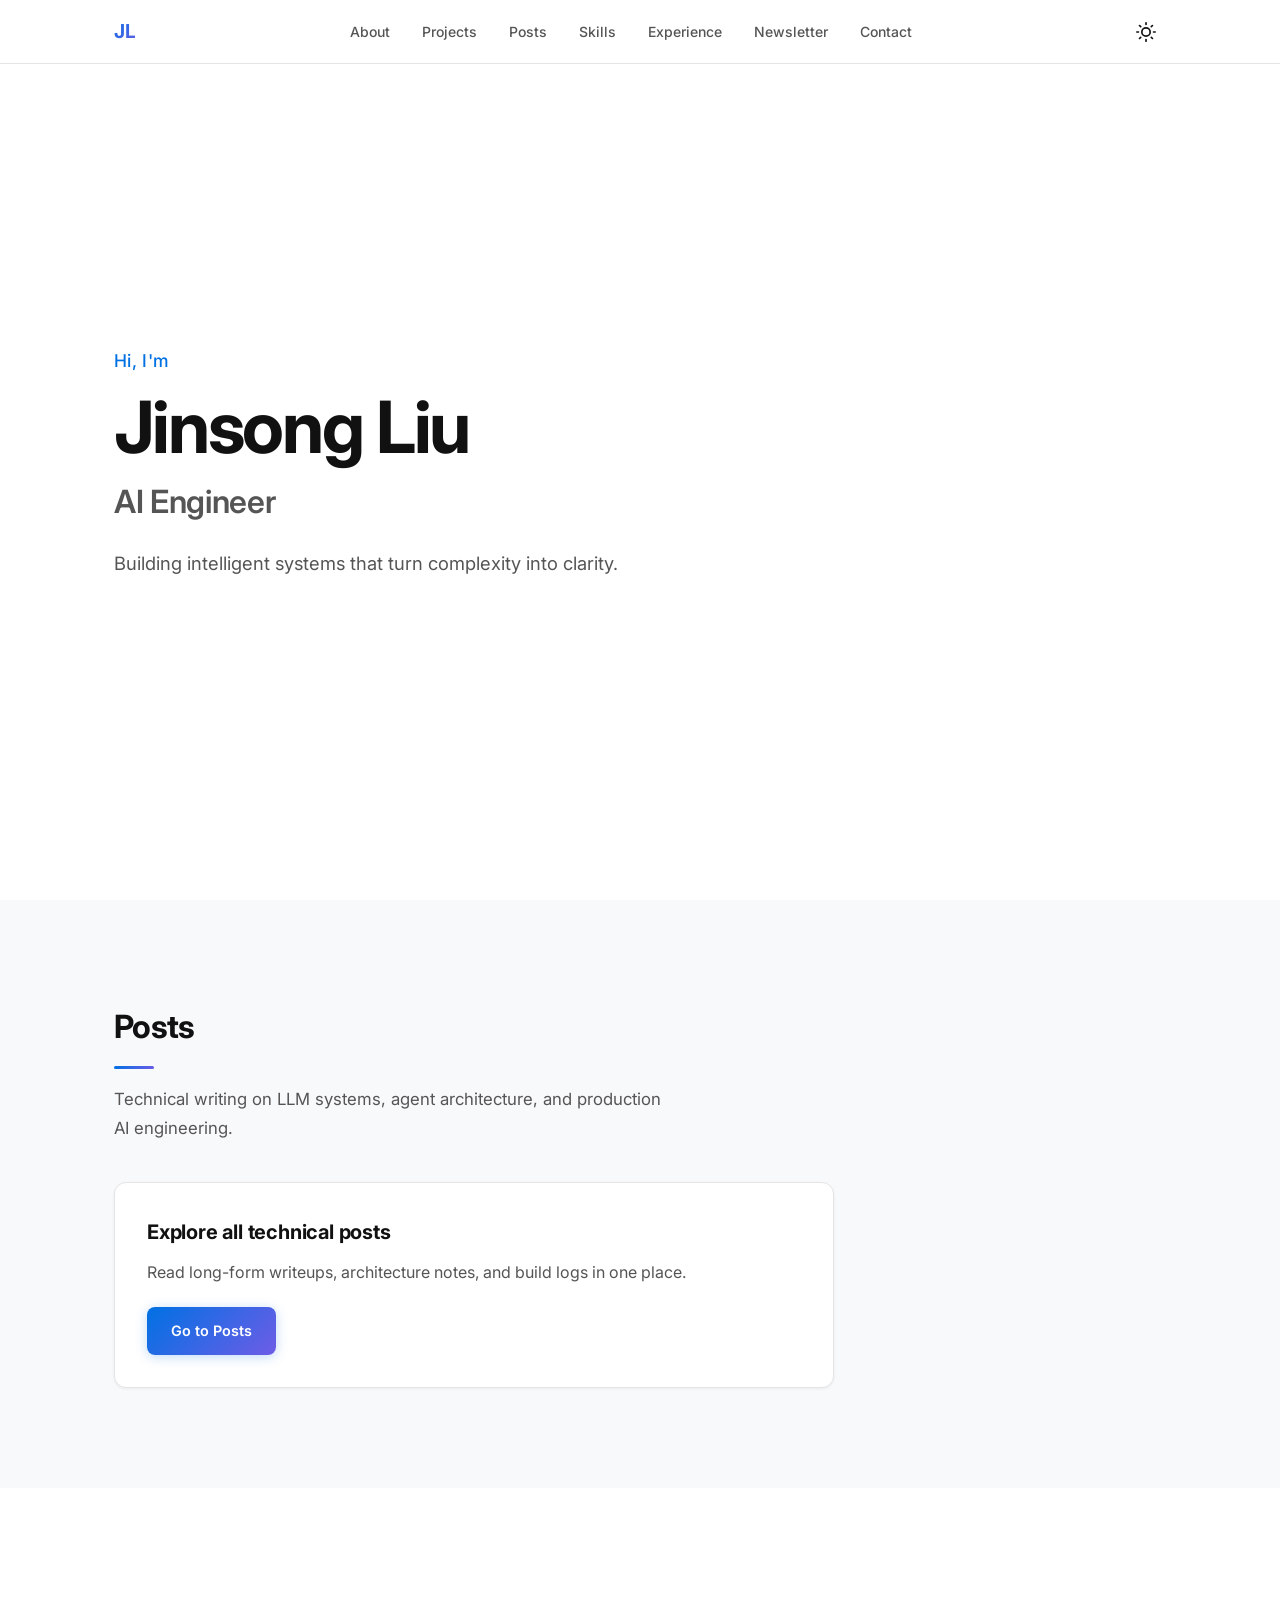
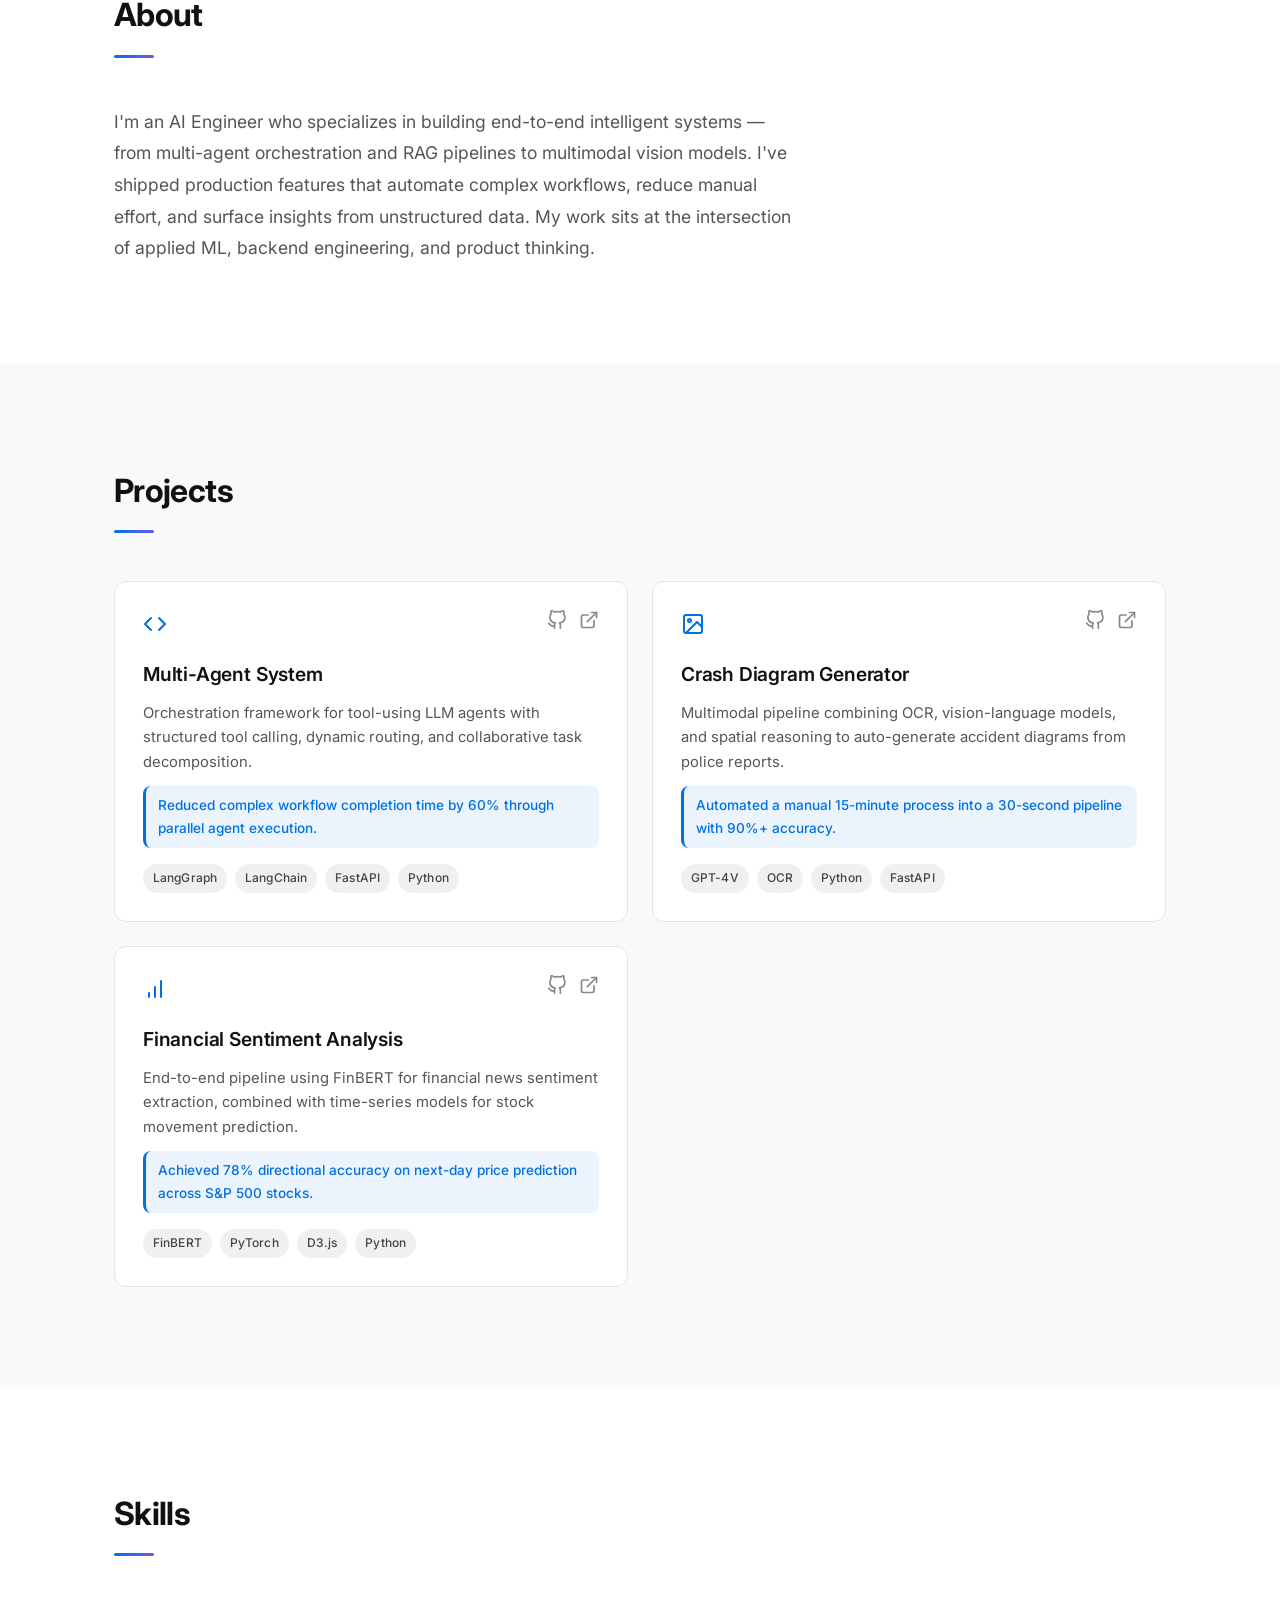
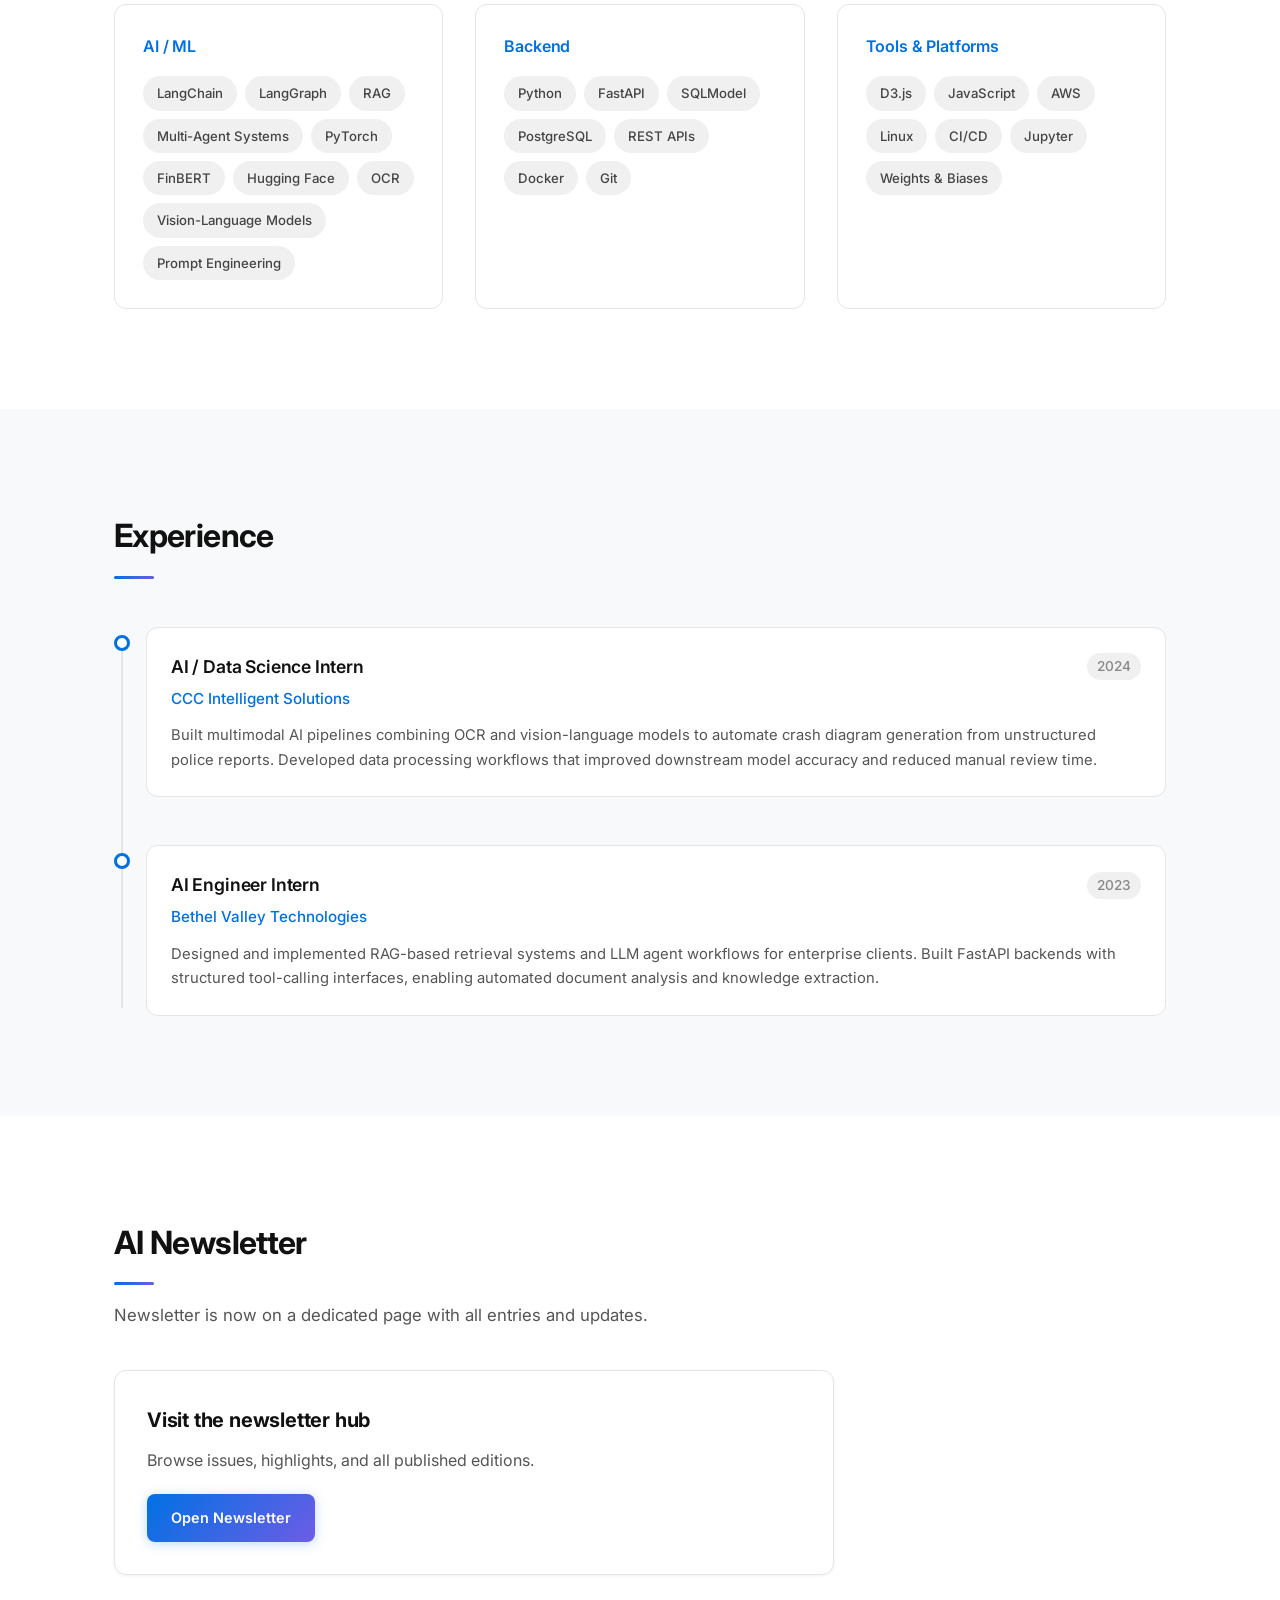
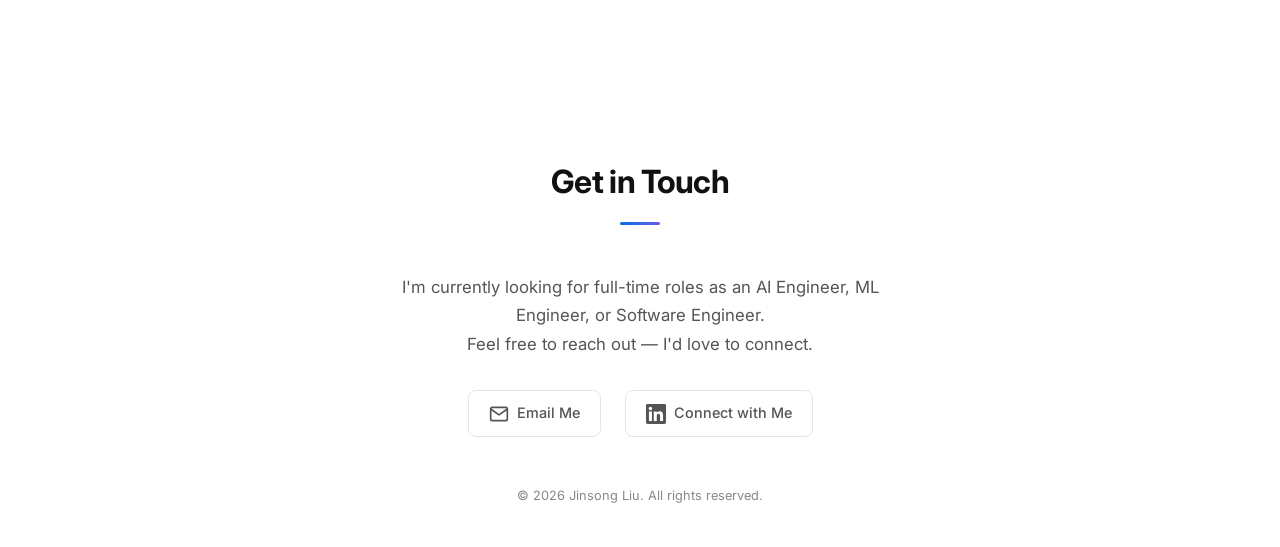
==== commit d265ba23: "feat: reorg the page" ====
--- a/index.html
+++ b/index.html
@@ -20,9 +20,10 @@
       <ul class="nav-links" id="navLinks">
         <li><a href="#about" class="nav-link">About</a></li>
         <li><a href="#projects" class="nav-link">Projects</a></li>
+        <li><a href="posts.html" class="nav-link">Posts</a></li>
         <li><a href="#skills" class="nav-link">Skills</a></li>
         <li><a href="#experience" class="nav-link">Experience</a></li>
-        <li><a href="#newsletter" class="nav-link">Newsletter</a></li>
+        <li><a href="posts.html#newsletter" class="nav-link">Newsletter</a></li>
         <li><a href="#contact" class="nav-link">Contact</a></li>
       </ul>
 
@@ -60,15 +61,20 @@
       <h1 class="hero-name animate-on-scroll">Jinsong Liu</h1>
       <h2 class="hero-title animate-on-scroll">AI Engineer</h2>
       <p class="hero-tagline animate-on-scroll">Building intelligent systems that turn complexity into clarity.</p>
-      <div class="hero-cta animate-on-scroll">
-        <a href="https://github.com/xiaosongqishi" class="btn btn-secondary" target="_blank" rel="noopener noreferrer">
-          <svg xmlns="http://www.w3.org/2000/svg" width="18" height="18" viewBox="0 0 24 24" fill="currentColor"><path d="M12 0c-6.626 0-12 5.373-12 12 0 5.302 3.438 9.8 8.207 11.387.599.111.793-.261.793-.577v-2.234c-3.338.726-4.033-1.416-4.033-1.416-.546-1.387-1.333-1.756-1.333-1.756-1.089-.745.083-.729.083-.729 1.205.084 1.839 1.237 1.839 1.237 1.07 1.834 2.807 1.304 3.492.997.107-.775.418-1.305.762-1.604-2.665-.305-5.467-1.334-5.467-5.931 0-1.311.469-2.381 1.236-3.221-.124-.303-.535-1.524.117-3.176 0 0 1.008-.322 3.301 1.23.957-.266 1.983-.399 3.003-.404 1.02.005 2.047.138 3.006.404 2.291-1.552 3.297-1.23 3.297-1.23.653 1.653.242 2.874.118 3.176.77.84 1.235 1.911 1.235 3.221 0 4.609-2.807 5.624-5.479 5.921.43.372.823 1.102.823 2.222v3.293c0 .319.192.694.801.576 4.765-1.589 8.199-6.086 8.199-11.386 0-6.627-5.373-12-12-12z"/></svg>
-          GitHub
-        </a>
-        <a href="https://www.linkedin.com/in/jin-song-liu/" class="btn btn-secondary" target="_blank" rel="noopener noreferrer">
-          <svg xmlns="http://www.w3.org/2000/svg" width="18" height="18" viewBox="0 0 24 24" fill="currentColor"><path d="M20.447 20.452h-3.554v-5.569c0-1.328-.027-3.037-1.852-3.037-1.853 0-2.136 1.445-2.136 2.939v5.667H9.351V9h3.414v1.561h.046c.477-.9 1.637-1.85 3.37-1.85 3.601 0 4.267 2.37 4.267 5.455v6.286zM5.337 7.433c-1.144 0-2.063-.926-2.063-2.065 0-1.138.92-2.063 2.063-2.063 1.14 0 2.064.925 2.064 2.063 0 1.139-.925 2.065-2.064 2.065zm1.782 13.019H3.555V9h3.564v11.452zM22.225 0H1.771C.792 0 0 .774 0 1.729v20.542C0 23.227.792 24 1.771 24h20.451C23.2 24 24 23.227 24 22.271V1.729C24 .774 23.2 0 22.222 0h.003z"/></svg>
-          LinkedIn
-        </a>
+    </div>
+  </section>
+
+  <!-- ===== Posts Section ===== -->
+  <section class="section section-alt" id="posts">
+    <div class="container">
+      <h2 class="section-title animate-on-scroll">Posts</h2>
+      <p class="newsletter-subtitle animate-on-scroll">
+        Technical writing on LLM systems, agent architecture, and production AI engineering.
+      </p>
+      <div class="page-link-card animate-on-scroll">
+        <h3>Explore all technical posts</h3>
+        <p>Read long-form writeups, architecture notes, and build logs in one place.</p>
+        <a href="posts.html#posts" class="btn btn-primary">Go to Posts</a>
       </div>
     </div>
   </section>
@@ -265,9 +271,13 @@
   <section class="section" id="newsletter">
     <div class="container">
       <h2 class="section-title animate-on-scroll">AI Newsletter</h2>
-      <p class="newsletter-subtitle animate-on-scroll">Thoughts on LLM agents, RAG systems, multimodal AI, and the engineering behind them.</p>
-      <div class="newsletter-grid" id="newsletterGrid">
-        <p class="newsletter-empty">No posts yet — check back soon.</p>
+      <p class="newsletter-subtitle animate-on-scroll">
+        Newsletter is now on a dedicated page with all entries and updates.
+      </p>
+      <div class="page-link-card animate-on-scroll">
+        <h3>Visit the newsletter hub</h3>
+        <p>Browse issues, highlights, and all published editions.</p>
+        <a href="posts.html#newsletter" class="btn btn-primary">Open Newsletter</a>
       </div>
     </div>
   </section>
@@ -283,11 +293,11 @@
       <div class="footer-links animate-on-scroll">
         <a href="mailto:jl6850@columbia.edu" class="footer-link">
           <svg xmlns="http://www.w3.org/2000/svg" width="20" height="20" viewBox="0 0 24 24" fill="none" stroke="currentColor" stroke-width="2" stroke-linecap="round" stroke-linejoin="round"><path d="M4 4h16c1.1 0 2 .9 2 2v12c0 1.1-.9 2-2 2H4c-1.1 0-2-.9-2-2V6c0-1.1.9-2 2-2z"></path><polyline points="22,6 12,13 2,6"></polyline></svg>
-          your.email@example.com
+          Email Me
         </a>
         <a href="https://www.linkedin.com/in/jin-song-liu/" class="footer-link" target="_blank" rel="noopener noreferrer">
           <svg xmlns="http://www.w3.org/2000/svg" width="20" height="20" viewBox="0 0 24 24" fill="currentColor"><path d="M20.447 20.452h-3.554v-5.569c0-1.328-.027-3.037-1.852-3.037-1.853 0-2.136 1.445-2.136 2.939v5.667H9.351V9h3.414v1.561h.046c.477-.9 1.637-1.85 3.37-1.85 3.601 0 4.267 2.37 4.267 5.455v6.286zM5.337 7.433c-1.144 0-2.063-.926-2.063-2.065 0-1.138.92-2.063 2.063-2.063 1.14 0 2.064.925 2.064 2.063 0 1.139-.925 2.065-2.064 2.065zm1.782 13.019H3.555V9h3.564v11.452zM22.225 0H1.771C.792 0 0 .774 0 1.729v20.542C0 23.227.792 24 1.771 24h20.451C23.2 24 24 23.227 24 22.271V1.729C24 .774 23.2 0 22.222 0h.003z"/></svg>
-          LinkedIn
+          Connect with Me
         </a>
       </div>
       <p class="footer-copy">&copy; 2026 Jinsong Liu. All rights reserved.</p>
--- a/style.css
+++ b/style.css
@@ -265,8 +265,19 @@
   padding-top: var(--nav-height);
 }
 
+.page-hero {
+  min-height: 48vh;
+  display: flex;
+  align-items: center;
+  padding-top: var(--nav-height);
+}
+
 .hero-content {
   padding: 80px 24px;
+}
+
+.page-hero-content {
+  padding: 56px 24px 40px;
 }
 
 .hero-greeting {
@@ -765,6 +776,26 @@
   background: var(--tag-bg);
   color: var(--tag-text);
   border-radius: 20px;
+}
+
+.page-link-card {
+  max-width: 720px;
+  background: var(--bg-card);
+  border: 1px solid var(--border);
+  border-radius: var(--radius);
+  padding: 32px;
+  box-shadow: var(--shadow-sm);
+}
+
+.page-link-card h3 {
+  font-size: 1.25rem;
+  margin-bottom: 10px;
+  letter-spacing: -0.01em;
+}
+
+.page-link-card p {
+  color: var(--text-secondary);
+  margin-bottom: 20px;
 }
 
 /* ============================================================
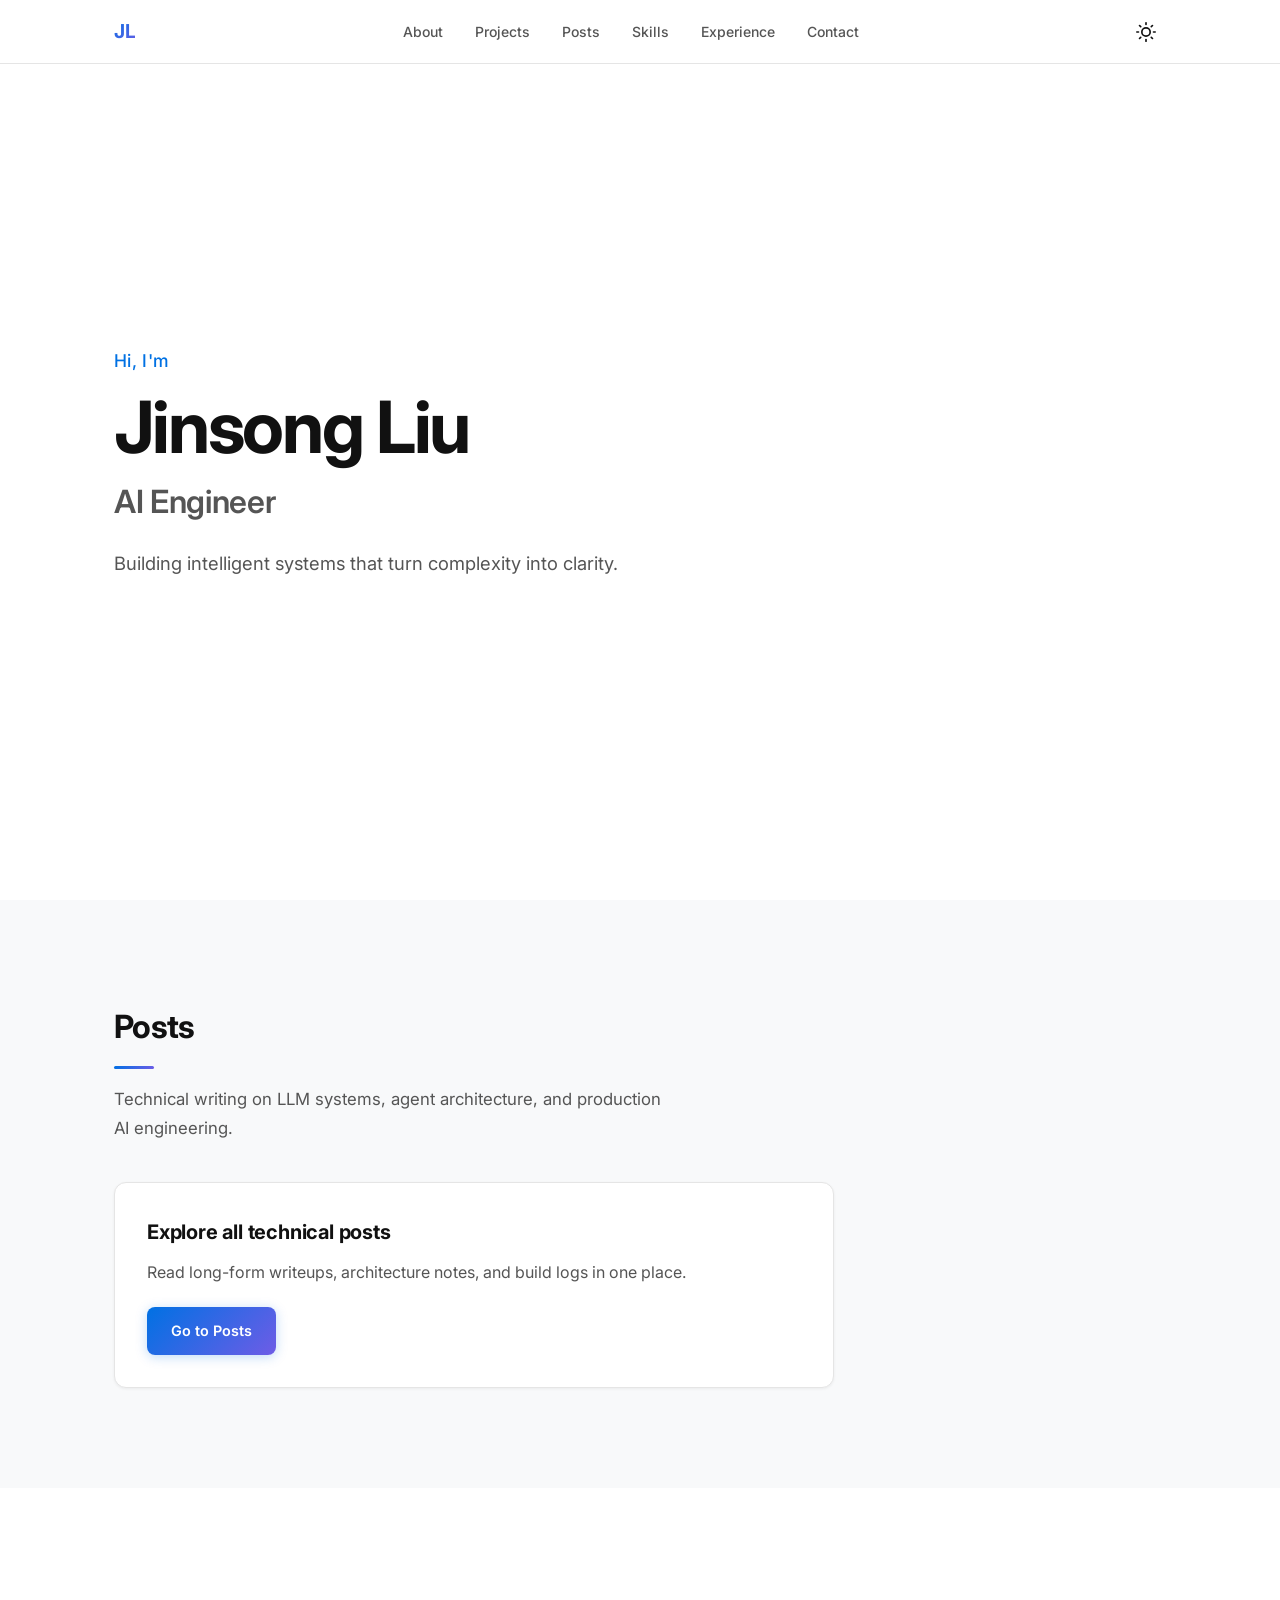
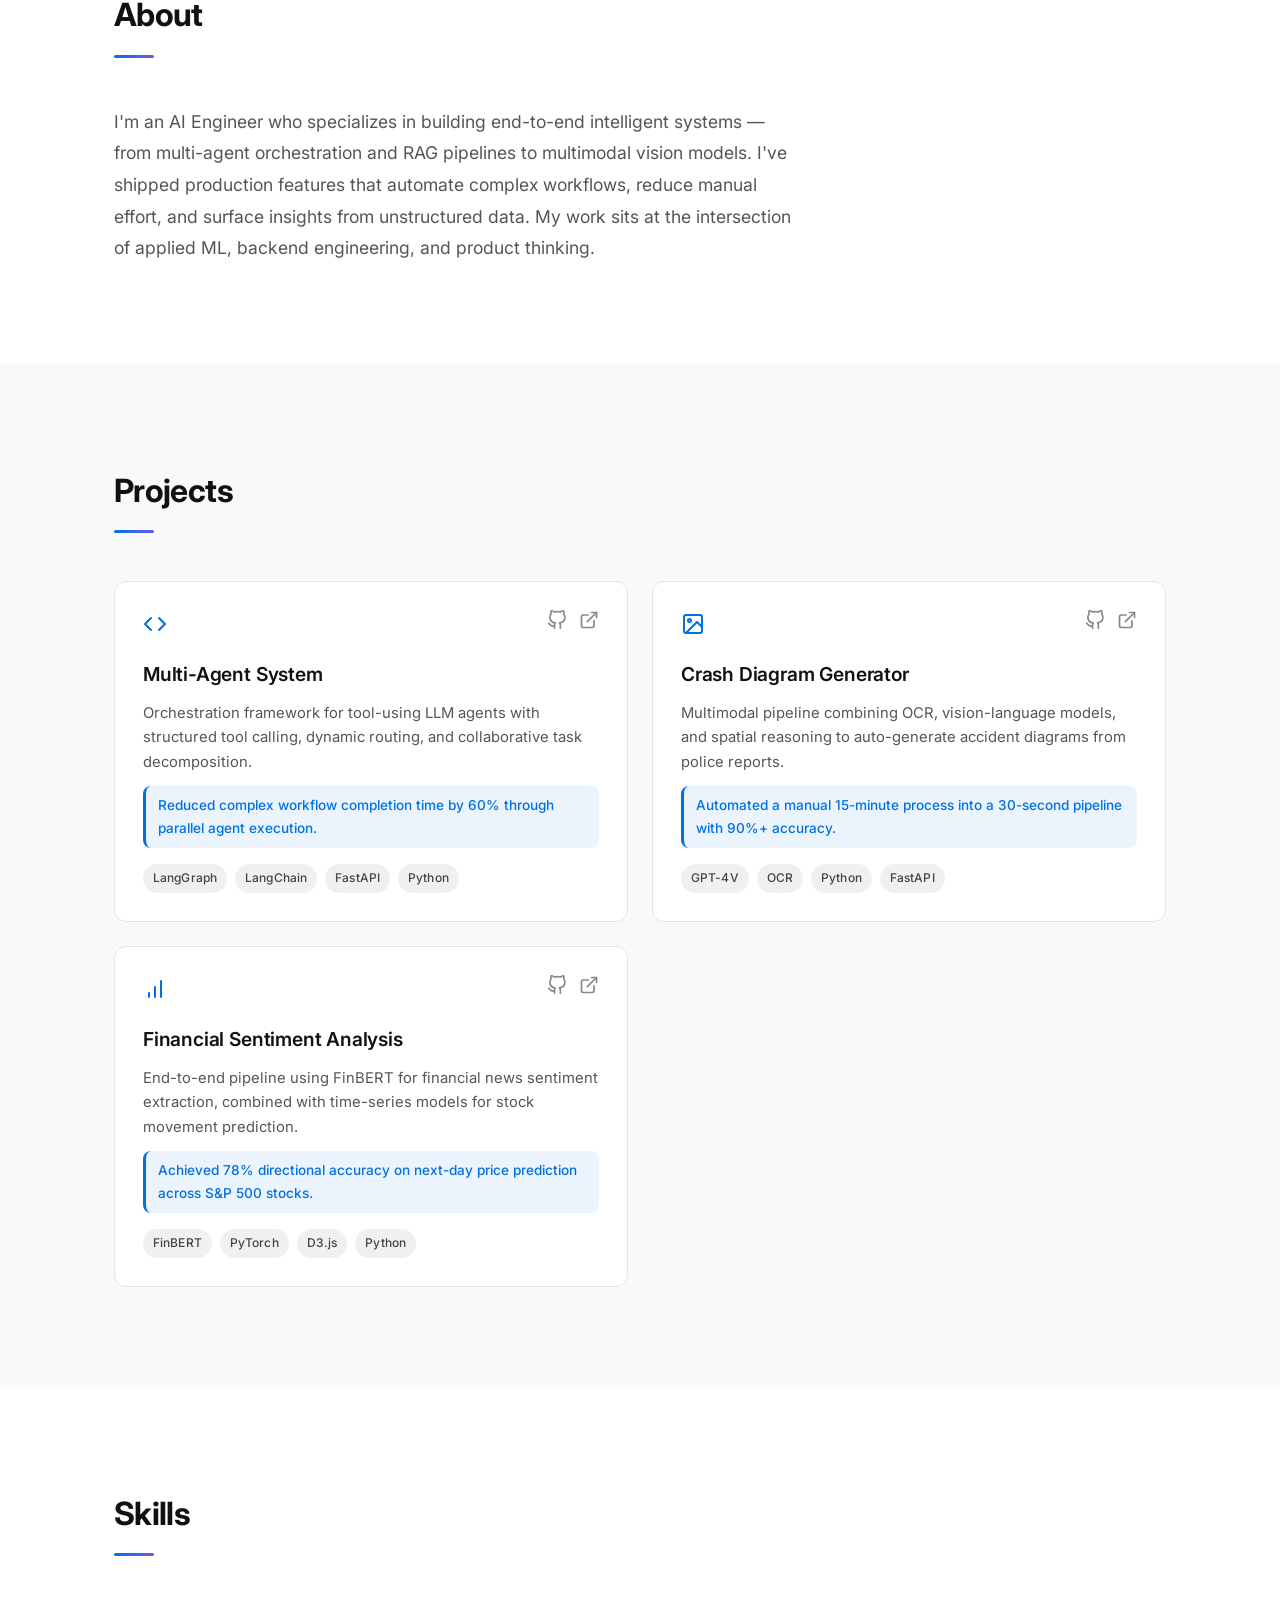
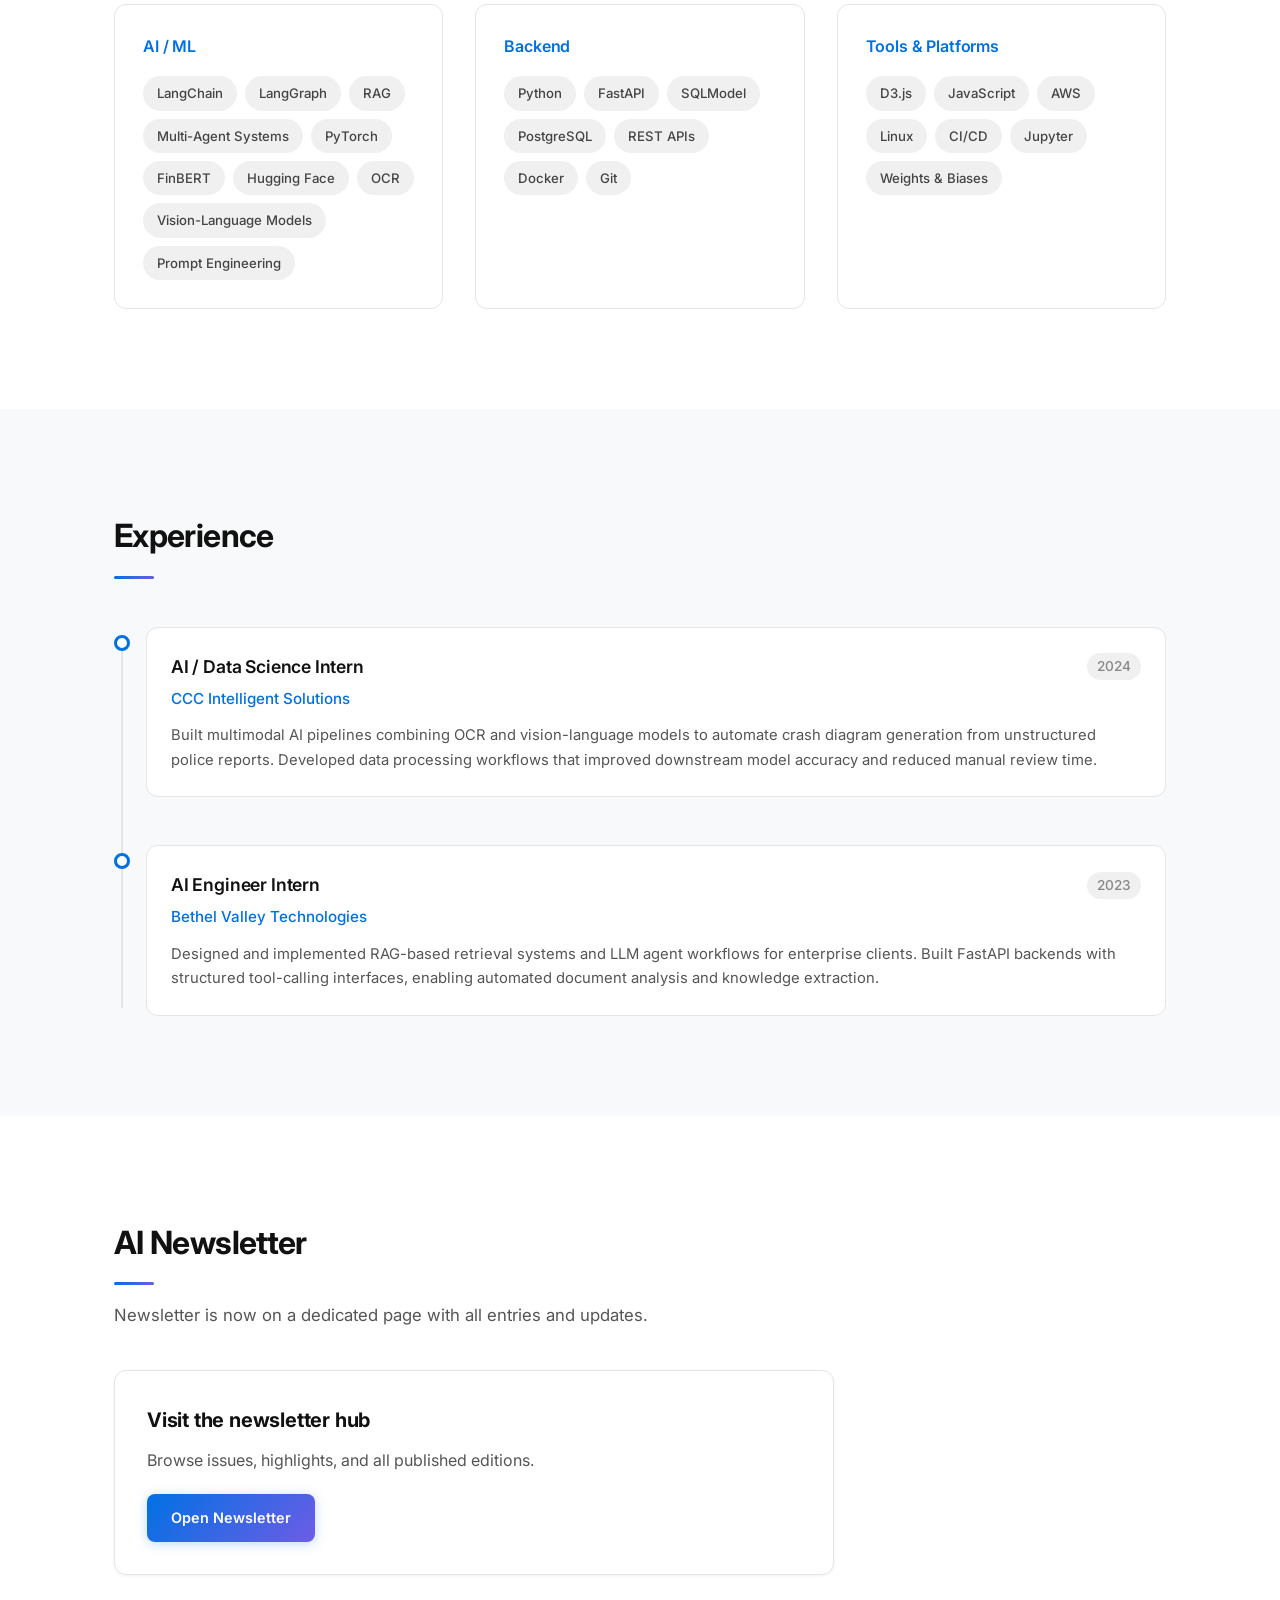
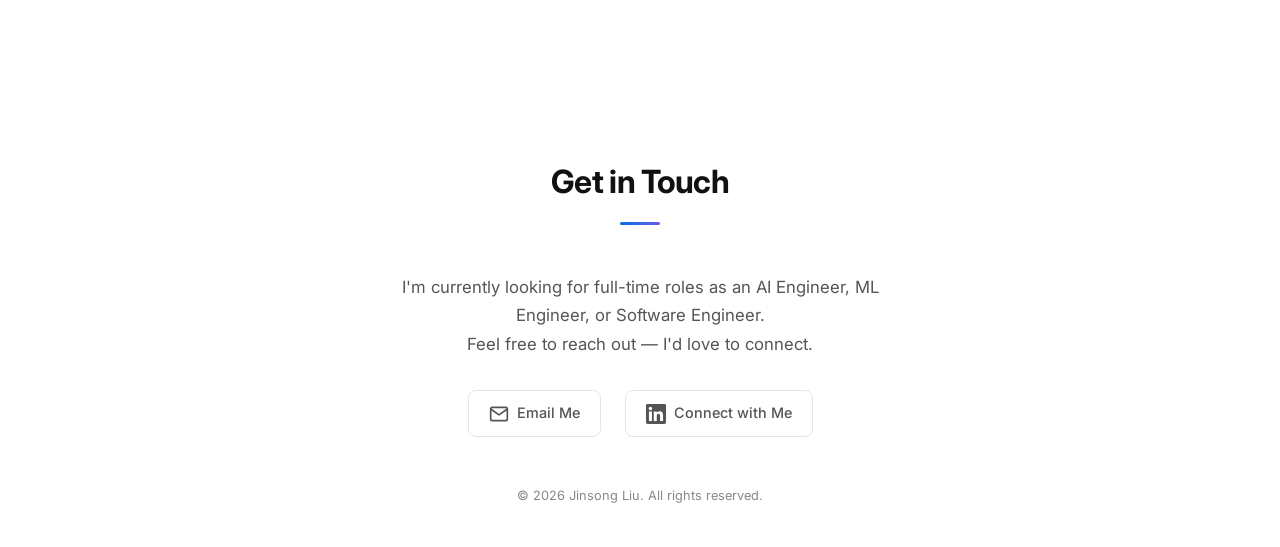
==== commit 31b1b00c: "feat: consolidate posts and newsletter on posts page" ====
--- a/index.html
+++ b/index.html
@@ -23,7 +23,6 @@
         <li><a href="posts.html" class="nav-link">Posts</a></li>
         <li><a href="#skills" class="nav-link">Skills</a></li>
         <li><a href="#experience" class="nav-link">Experience</a></li>
-        <li><a href="posts.html#newsletter" class="nav-link">Newsletter</a></li>
         <li><a href="#contact" class="nav-link">Contact</a></li>
       </ul>
 
